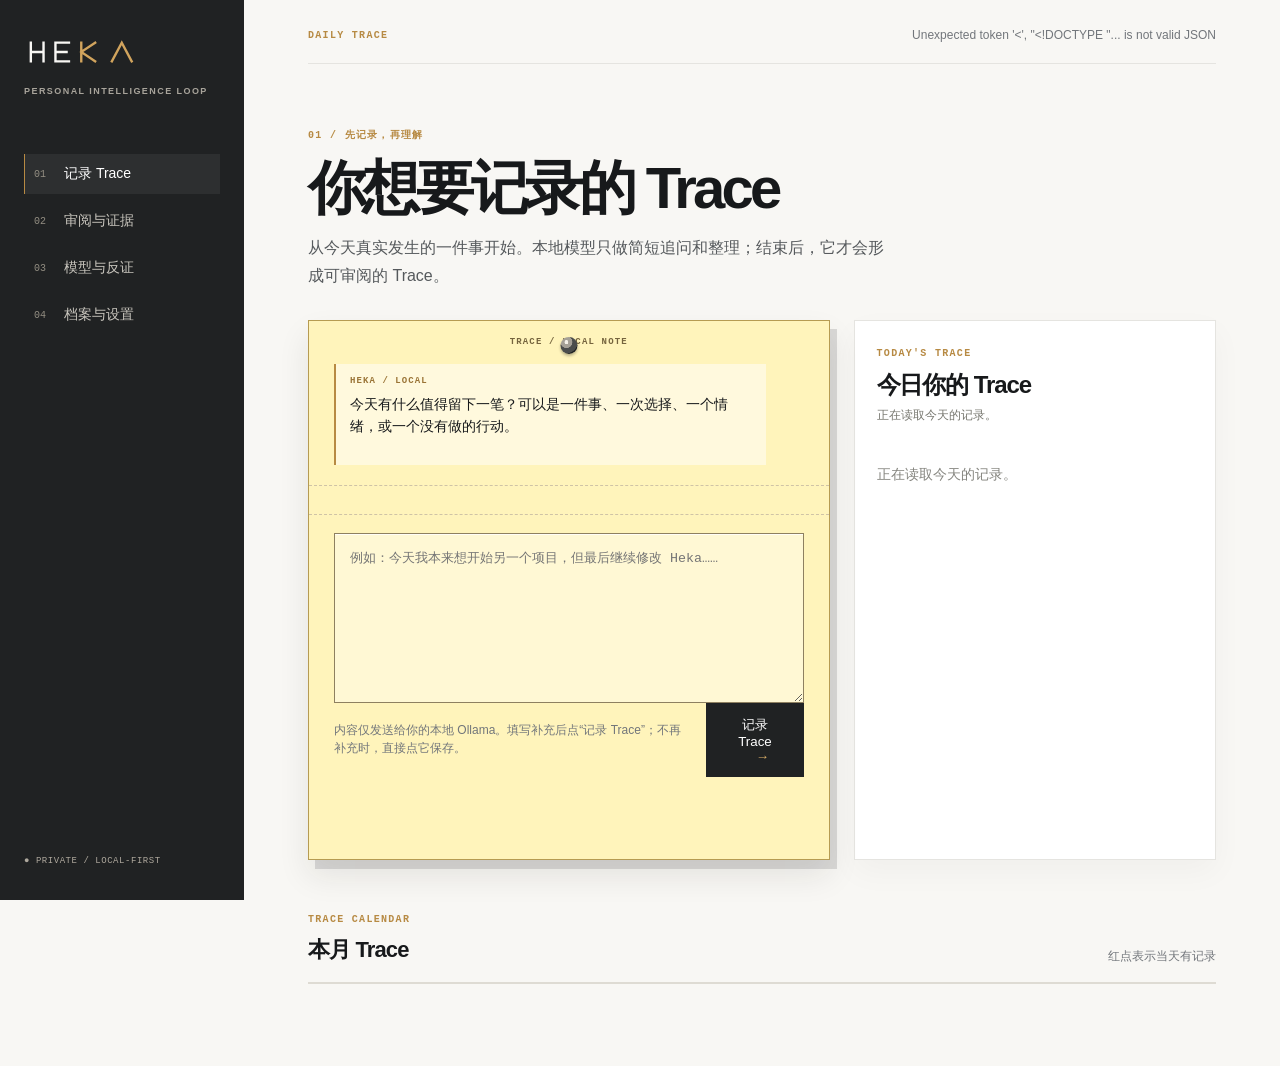
==== web/index.html @ 2fe2d1d2 "Redesign Trace workspace with pinned note and month calendar" ====
<!doctype html>
<html lang="zh-CN">
<head><meta charset="UTF-8" /><meta name="viewport" content="width=device-width, initial-scale=1.0" /><title>Heka · 记录 Trace</title><link rel="stylesheet" href="workbench.css" /></head>
<body>
  <div class="app-frame">
    <aside class="sidebar">
      <a class="brand" href="index.html"><img src="assets/heka-wordmark-dark.svg" alt="HEKA" /></a><p class="brand-subtitle">PERSONAL INTELLIGENCE LOOP</p>
      <nav aria-label="Heka 工作区"><a class="active" href="index.html"><span>01</span> 记录 Trace</a><a href="evidence.html"><span>02</span> 审阅与证据</a><a href="model.html"><span>03</span> 模型与反证</a><a href="archive.html"><span>04</span> 档案与设置</a></nav>
      <p class="local-mark">● PRIVATE / LOCAL-FIRST</p>
    </aside>
    <main class="workspace">
      <header class="page-header"><p class="eyebrow">DAILY TRACE</p><p id="runtime" class="runtime">正在读取本地模型</p></header>
      <section class="page-intro trace-intro"><p class="eyebrow">01 / 先记录，再理解</p><h1>你想要记录的 Trace</h1><p>从今天真实发生的一件事开始。本地模型只做简短追问和整理；结束后，它才会形成可审阅的 Trace。</p></section>
      <section class="trace-layout">
        <section class="trace-studio" aria-label="Trace 记录器"><span class="note-pin" aria-hidden="true"></span><p class="note-label">TRACE / LOCAL NOTE</p>
          <div class="trace-thread" id="trace-thread"><article class="guide-message"><span>HEKA / LOCAL</span><p>今天有什么值得留下一笔？可以是一件事、一次选择、一个情绪，或一个没有做的行动。</p></article></div>
          <div id="guide-options" class="guide-options"></div>
          <div class="trace-input"><textarea id="trace-input" maxlength="1600" placeholder="例如：今天我本来想开始另一个项目，但最后继续修改 Heka……"></textarea><div class="panel-footer"><p id="trace-feedback" class="feedback">内容仅发送给你的本地 Ollama。填写补充后点“记录 Trace”；不再补充时，直接点它保存。</p><div class="trace-buttons"><button id="record-trace" class="primary">记录 Trace <b>→</b></button></div></div></div>
        </section>
        <aside class="today-panel"><p class="eyebrow">TODAY'S TRACE</p><h2 id="today-title">今日你的 Trace</h2><p id="today-caption" class="today-caption">正在读取今天的记录。</p><div id="today-traces" class="today-traces"><p class="empty">正在读取今天的记录。</p></div></aside>
      </section>
      <section class="calendar-section"><div class="section-label"><div><p class="eyebrow">TRACE CALENDAR</p><h2 id="calendar-month">本月 Trace</h2></div><p class="calendar-caption">红点表示当天有记录</p></div><div id="calendar" class="trace-calendar" aria-label="Trace 日历"></div></section>
    </main>
  </div>
  <script src="home.js"></script>
</body>
</html>
---- web/workbench.css ----
:root { --ink:#17191b; --muted:#72767b; --line:#e5e4e0; --paper:#f8f7f4; --gold:#b78a43; --deep:#202223; --soft:#efede7; }
* { box-sizing:border-box; }
body { margin:0; min-width:320px; color:var(--ink); background:var(--paper); font-family:-apple-system,BlinkMacSystemFont,"PingFang SC","Noto Sans SC",sans-serif; }
.app-frame { display:grid; grid-template-columns:244px minmax(0,1fr); min-height:100vh; }
.sidebar { position:sticky; top:0; display:flex; flex-direction:column; height:100vh; padding:31px 24px 25px; color:#f6f3ed; background:var(--deep); }
.brand { display:block; width:132px; height:42px; overflow:hidden; }
.brand img { display:block; width:100%; height:100%; object-fit:contain; }
.brand-subtitle { margin:13px 0 58px; color:#a8a49b; font-size:9px; font-weight:700; letter-spacing:.16em; }
nav { display:grid; gap:7px; } nav a { display:flex; align-items:center; gap:12px; padding:11px 9px; color:#c8c5bd; border-left:1px solid transparent; text-decoration:none; font-size:14px; transition:.2s ease; }
nav a:hover, nav a.active { color:#fff; background:rgba(255,255,255,.06); border-left-color:var(--gold); } nav span { width:18px; color:#938e82; font:10px ui-monospace,SFMono-Regular,Menlo,monospace; }
.local-mark { margin-top:auto; color:#aea89d; font:9px ui-monospace,SFMono-Regular,Menlo,monospace; letter-spacing:.06em; }
.workspace { width:min(1100px,100%); padding:28px clamp(24px,5vw,76px) 82px; }
.page-header { display:flex; justify-content:space-between; align-items:center; padding-bottom:21px; border-bottom:1px solid var(--line); }
.eyebrow { margin:0; color:var(--gold); font:700 10px ui-monospace,SFMono-Regular,Menlo,monospace; letter-spacing:.13em; }.runtime { margin:0; color:var(--muted); font-size:12px; }
.page-intro { max-width:670px; padding:64px 0 42px; }.page-intro.compact { padding:48px 0 35px; }.page-intro h1 { max-width:620px; margin:14px 0; font-size:clamp(35px,5vw,58px); line-height:1.1; letter-spacing:-.065em; }.page-intro p:not(.eyebrow) { max-width:580px; margin:0; color:#55595c; font-size:16px; line-height:1.75; }
.problem-flow { display:flex; align-items:stretch; max-width:760px; margin:0 0 45px; }.flow-step { width:166px; color:#8a8a84; }.flow-step span { display:block; margin-bottom:12px; color:#b9b5aa; font:10px ui-monospace,SFMono-Regular,Menlo,monospace; }.flow-step strong { display:block; color:#666862; font-size:13px; }.flow-step small { display:block; margin-top:7px; font-size:11px; line-height:1.45; }.flow-step.is-current strong,.flow-step.is-current span { color:var(--gold); }.flow-line { flex:1; height:1px; margin:19px 13px 0; background:#d7d4cd; }
.focus-panel,.compose,.model-panel,.archive-card,.proposal { background:#fff; border:1px solid var(--line); box-shadow:0 12px 35px rgba(31,30,26,.035); }.focus-panel { padding:31px; max-width:820px; }.focus-panel h2,.model-panel h2,.archive-card h2,.section-label h2 { margin:10px 0; font-size:22px; letter-spacing:-.04em; }.hint { margin:0 0 21px; color:var(--muted); font-size:13px; }
textarea { display:block; width:100%; min-height:129px; padding:16px; color:var(--ink); background:#fcfbf8; border:1px solid #dad8d2; border-radius:0; outline:none; resize:vertical; font:15px/1.65 inherit; }textarea:focus { border-color:var(--gold); box-shadow:0 0 0 3px rgba(183,138,67,.1); }
.check { display:block; margin:15px 0; color:#525550; font-size:13px; }.check input { accent-color:var(--gold); }.panel-footer { display:flex; align-items:center; justify-content:space-between; gap:18px; }.panel-footer.top { align-items:flex-start; }.feedback { margin:0; color:var(--muted); font-size:12px; line-height:1.45; }.primary,.accept { padding:12px 17px; color:#fff; background:var(--deep); border:1px solid var(--deep); font:600 13px inherit; cursor:pointer; }.primary b { margin-left:15px; color:#d9ae67; }.primary:hover,.accept:hover { background:#393b3c; }.quiet { padding:10px 13px; color:#494b48; background:transparent; border:1px solid #d5d2ca; cursor:pointer; font:12px inherit; }.quiet:hover { border-color:var(--gold); color:#956d30; }
.case-section { max-width:820px; margin-top:55px; }.section-label { display:flex; justify-content:space-between; align-items:end; margin-bottom:17px; }.section-label h2 { margin-bottom:0; }.badge { display:inline-grid; min-width:22px; place-items:center; margin-left:4px; color:#8f6932; background:#f4ead8; border-radius:50%; font-size:12px; }.case-list,.proposal-list { display:grid; gap:12px; }.case,.proposal { padding:21px; }.case h3 { margin:0 0 9px; font-size:17px; }.case p { margin:5px 0; color:#5c5f5b; font-size:13px; line-height:1.55; }.case .case-meta { color:#987237; font:10px ui-monospace,SFMono-Regular,Menlo,monospace; }.case-options { display:grid; gap:8px; margin-top:16px; }.case-option { padding:11px; background:#faf9f6; border-left:2px solid #dedbd3; }.case-option b { display:block; font-size:13px; }.case-option span { color:#666; font-size:12px; }.empty { margin:0; padding:25px 0; color:#85857f; font-size:14px; }
.compose { max-width:820px; padding:22px; }.proposal-record { margin:0 0 17px; color:#6a685f; font-size:13px; }.evidence-grid { display:grid; grid-template-columns:repeat(3,1fr); gap:17px; }.evidence-grid div { min-width:0; }.evidence-grid span { color:var(--gold); font:700 10px ui-monospace,SFMono-Regular,Menlo,monospace; letter-spacing:.09em; }.evidence-grid p { margin:8px 0 0; color:#484b48; font-size:13px; line-height:1.55; }.proposal-actions { display:flex; justify-content:flex-end; gap:9px; margin-top:19px; }.proposal-actions .accept { padding:9px 13px; }
.trace-intro { padding-bottom:30px; }.trace-studio { position:relative; max-width:820px; overflow:hidden; background:#fffdf5; border:1px solid #b6aa8d; box-shadow:5px 7px 0 rgba(183,138,67,.16),0 15px 32px rgba(36,31,20,.08); transform-origin:76% 18%; transition:transform 260ms cubic-bezier(.2,.8,.2,1),opacity 220ms cubic-bezier(.2,.8,.2,1),filter 220ms cubic-bezier(.2,.8,.2,1); }.trace-studio::before { content:"TRACE / LOCAL NOTE"; position:absolute; top:12px; right:15px; z-index:1; color:#9a8051; font:700 9px ui-monospace,SFMono-Regular,Menlo,monospace; letter-spacing:.12em; }.trace-studio.is-filing { transform:translateY(9px) rotate(-.65deg) scale(.985); opacity:.08; filter:blur(1.25px); pointer-events:none; will-change:transform,opacity,filter; }.trace-thread { display:grid; gap:13px; min-height:133px; max-height:300px; padding:30px 25px 20px; overflow:auto; background:linear-gradient(180deg,rgba(255,250,229,.9),rgba(255,253,245,.65)); }.guide-message,.user-message { width:min(92%,590px); padding:12px 14px; }.guide-message { border-left:2px solid var(--gold); background:rgba(255,255,255,.5); }.user-message { justify-self:end; color:#fff; background:var(--deep); }.guide-message span,.user-message span { display:block; margin-bottom:7px; color:#9a7436; font:700 9px ui-monospace,SFMono-Regular,Menlo,monospace; letter-spacing:.12em; }.user-message span { color:#d6b170; }.guide-message p,.user-message p { margin:0; font-size:14px; line-height:1.6; }.guide-options { display:flex; flex-wrap:wrap; gap:8px; padding:14px 25px; border-top:1px dashed #cfc3a6; }.option { padding:8px 11px; color:#595a55; background:#fffdf5; border:1px solid #cfc3a6; cursor:pointer; font:12px inherit; }.option:hover { border-color:var(--gold); color:#875f25; }.trace-input { padding:18px 25px 23px; border-top:1px dashed #cfc3a6; }.trace-input textarea { min-height:138px; padding:15px; background:rgba(255,255,255,.46); border:1px solid #8e8060; box-shadow:inset 0 1px 0 rgba(255,255,255,.8); }.trace-input textarea:focus { border-color:#8d6b30; box-shadow:inset 0 1px 0 rgba(255,255,255,.8),0 0 0 3px rgba(183,138,67,.12); }.trace-buttons { display:flex; gap:8px; }.calendar-section { max-width:820px; margin-top:54px; }.calendar-caption { margin:0; color:var(--muted); font-size:12px; }.trace-calendar { display:grid; grid-template-columns:repeat(7,1fr); gap:7px; padding:16px; background:#fff; border:1px solid var(--line); }.calendar-day { position:relative; min-height:58px; padding:8px; text-align:left; color:#8d8b84; background:#fff; border:1px solid #f0efeb; cursor:pointer; }.calendar-day:hover,.calendar-day.selected { color:var(--ink); border-color:#a9a49a; }.calendar-day span { display:block; font:12px ui-monospace,SFMono-Regular,Menlo,monospace; }.calendar-day i { position:absolute; top:9px; right:9px; width:6px; height:6px; border-radius:50%; background:#d9514e; }.calendar-day.has-trace { color:#242624; }.day-traces { display:grid; gap:9px; margin-top:14px; }.day-trace { padding:15px 17px; background:#fff; border-left:2px solid var(--gold); }.day-trace p { margin:5px 0 9px; font-size:13px; line-height:1.55; }.day-trace .day-trace-meta { color:#8f6b35; font:10px ui-monospace,SFMono-Regular,Menlo,monospace; }.day-trace span { color:#7b7c76; font-size:11px; }
.trace-layout { display:grid; grid-template-columns:minmax(0,1.18fr) minmax(260px,.82fr); gap:24px; max-width:980px; align-items:stretch; }.trace-layout .trace-studio { max-width:none; min-height:540px; background:#fff4bb; border-color:#b69b52; box-shadow:7px 9px 0 rgba(32,34,35,.14),0 16px 30px rgba(36,31,20,.09); }.trace-layout .trace-studio::before { content:none; }.note-pin { position:absolute; z-index:3; top:16px; left:50%; width:17px; height:17px; border-radius:50%; background:radial-gradient(circle at 35% 30%,#f4f0e7 0 11%,#a5a096 13% 35%,#4b4d4c 38% 67%,#202223 70%); box-shadow:0 2px 3px rgba(0,0,0,.28); transform:translateX(-50%); }.note-label { position:relative; z-index:1; margin:16px 0 0; text-align:center; color:#75643e; font:700 9px ui-monospace,SFMono-Regular,Menlo,monospace; letter-spacing:.13em; }.trace-layout .trace-thread { min-height:138px; max-height:246px; padding-top:17px; background:transparent; }.trace-layout .trace-input textarea { min-height:170px; background:rgba(255,255,255,.36); }.today-panel { min-height:540px; padding:27px 22px 22px; background:#fff; border:1px solid var(--line); box-shadow:0 12px 30px rgba(31,30,26,.035); }.today-panel h2 { margin:10px 0 6px; font-size:24px; letter-spacing:-.045em; }.today-caption { margin:0 0 17px; color:#77776f; font-size:12px; }.today-traces { display:grid; gap:9px; max-height:400px; overflow:auto; }.today-trace { padding:12px 13px; background:#faf9f6; border-left:2px solid var(--gold); }.today-trace p { margin:5px 0 8px; font-size:12px; line-height:1.58; }.today-trace span { color:#7b7c76; font-size:11px; }.calendar-section { max-width:980px; }.trace-calendar { gap:0; padding:0; border-color:#dedbd3; }.weekday { min-height:35px; display:grid; place-items:center; color:#8e886f; border-right:1px solid #eeeae1; border-bottom:1px solid #eeeae1; font:700 10px ui-monospace,SFMono-Regular,Menlo,monospace; }.weekday:nth-child(7n) { border-right:0; }.calendar-day,.calendar-blank { min-height:79px; border:0; border-right:1px solid #eeeae1; border-bottom:1px solid #eeeae1; background:#fff; }.calendar-day { padding:10px; }.calendar-blank { display:block; }.calendar-day:nth-child(7n) { border-right:0; }.calendar-day:hover,.calendar-day.selected { background:#fcfaf3; border-color:#eeeae1; }.calendar-day.selected { box-shadow:inset 0 0 0 1px #9f8a58; }.calendar-day i { top:12px; right:12px; width:7px; height:7px; }.today-trace .day-trace-meta { color:#8f6b35; font:10px ui-monospace,SFMono-Regular,Menlo,monospace; }
.model-layout,.archive-grid { display:grid; grid-template-columns:repeat(2,minmax(0,1fr)); gap:18px; max-width:940px; }.model-panel,.archive-card { padding:25px; }.dimension { padding:12px 0; border-bottom:1px solid var(--line); }.dimension h3 { margin:0; font-size:15px; }.dimension p,.evolution-event p { margin:6px 0 0; color:#62645f; font-size:13px; }.evolution-event { padding:14px 0; border-bottom:1px solid var(--line); }.evolution-detail { color:#918e87!important; font-size:11px!important; }.archive-grid { grid-template-columns:repeat(3,minmax(0,1fr)); }.archive-card p:not(.eyebrow) { color:#60625e; font-size:13px; line-height:1.65; }.text-link { display:inline-block; margin-top:11px; color:#9b7132; font-size:13px; text-decoration:none; }.text-link:hover { text-decoration:underline; }
.migration-panel { display:grid; grid-template-columns:minmax(0,1fr) auto; gap:16px 25px; max-width:940px; margin-bottom:20px; padding:25px; background:#fff; border:1px solid var(--line); }.migration-panel h2 { margin:9px 0; font-size:21px; letter-spacing:-.04em; }.migration-panel p:not(.eyebrow) { margin:0; color:#62645f; font-size:13px; line-height:1.6; }.migration-panel .feedback,.migration-panel #seed-preview { grid-column:1 / -1; }.seed-preview { padding-top:16px; border-top:1px solid var(--line); }.seed-preview > p:not(.eyebrow) { margin:8px 0 12px; }.seed-preview article { display:grid; gap:5px; margin:8px 0; padding:11px; background:#faf9f6; border-left:2px solid var(--gold); }.seed-preview article b { font-size:13px; }.seed-preview article span,.seed-preview article small { color:#64655f; font-size:12px; line-height:1.45; }.seed-preview .primary { margin-top:14px; }
.onboarding-panel { max-width:940px; margin-bottom:20px; padding:25px; background:#fff; border:1px solid var(--line); }.onboarding-panel h2 { margin:9px 0; font-size:21px; letter-spacing:-.04em; }.onboarding-panel > p:not(.eyebrow) { max-width:610px; color:#62645f; font-size:13px; line-height:1.65; }.onboarding-form { display:grid; gap:12px; margin-top:21px; }.question-grid { display:grid; grid-template-columns:repeat(2,minmax(0,1fr)); gap:12px; }.onboarding-form fieldset { min-width:0; margin:0; padding:14px; border:1px solid var(--line); }.onboarding-form .wide,.onboarding-form .panel-footer { grid-column:1 / -1; }.onboarding-form legend { padding:0 4px; font-size:13px; font-weight:650; line-height:1.4; }.onboarding-form legend span { display:block; margin-bottom:5px; color:var(--gold); font:700 9px ui-monospace,SFMono-Regular,Menlo,monospace; letter-spacing:.09em; }.onboarding-form label { display:block; margin:9px 0 0; color:#535550; font-size:12px; }.onboarding-form input[type="radio"] { accent-color:var(--gold); }.onboarding-form input[type="text"] { width:100%; margin-top:8px; padding:9px; border:1px solid var(--line); }.onboarding-form textarea { min-height:80px; margin-top:8px; }.onboarding-form .panel-footer { margin-top:2px; }
@media (max-width:760px) { .app-frame{display:block}.sidebar{position:static;height:auto;padding:20px}.brand-subtitle,.local-mark{display:none}.sidebar nav{display:flex;overflow:auto;margin-top:18px}.sidebar nav a{white-space:nowrap;padding:8px 10px}.workspace{padding:24px 20px 60px}.page-intro{padding:44px 0 30px}.page-intro h1{font-size:37px}.problem-flow{display:none}.model-layout,.archive-grid,.evidence-grid{grid-template-columns:1fr}.archive-grid{gap:12px}.panel-footer{align-items:flex-start;flex-direction:column}.primary{width:100%}.page-header{gap:12px}.runtime{text-align:right}.focus-panel,.compose{padding:20px}.proposal-actions{align-items:stretch;flex-direction:column}.proposal-actions button{width:100%}.trace-thread,.trace-input{padding-left:17px;padding-right:17px}.guide-options{padding:13px 17px}.trace-buttons{width:100%;flex-direction:column}.trace-calendar{grid-template-columns:repeat(5,1fr)}.calendar-day{min-height:52px;padding:6px}.calendar-day small{font-size:8px} }
@media (prefers-reduced-motion: reduce) { .trace-studio { transition:none; }.trace-studio.is-filing { transform:none; filter:none; opacity:0; } }
@media (max-width:760px) { .trace-layout { grid-template-columns:1fr; gap:16px; }.trace-layout .trace-studio,.today-panel { min-height:auto; }.today-traces { max-height:280px; }.calendar-day,.calendar-blank { min-height:58px; }.weekday { min-height:30px; } }
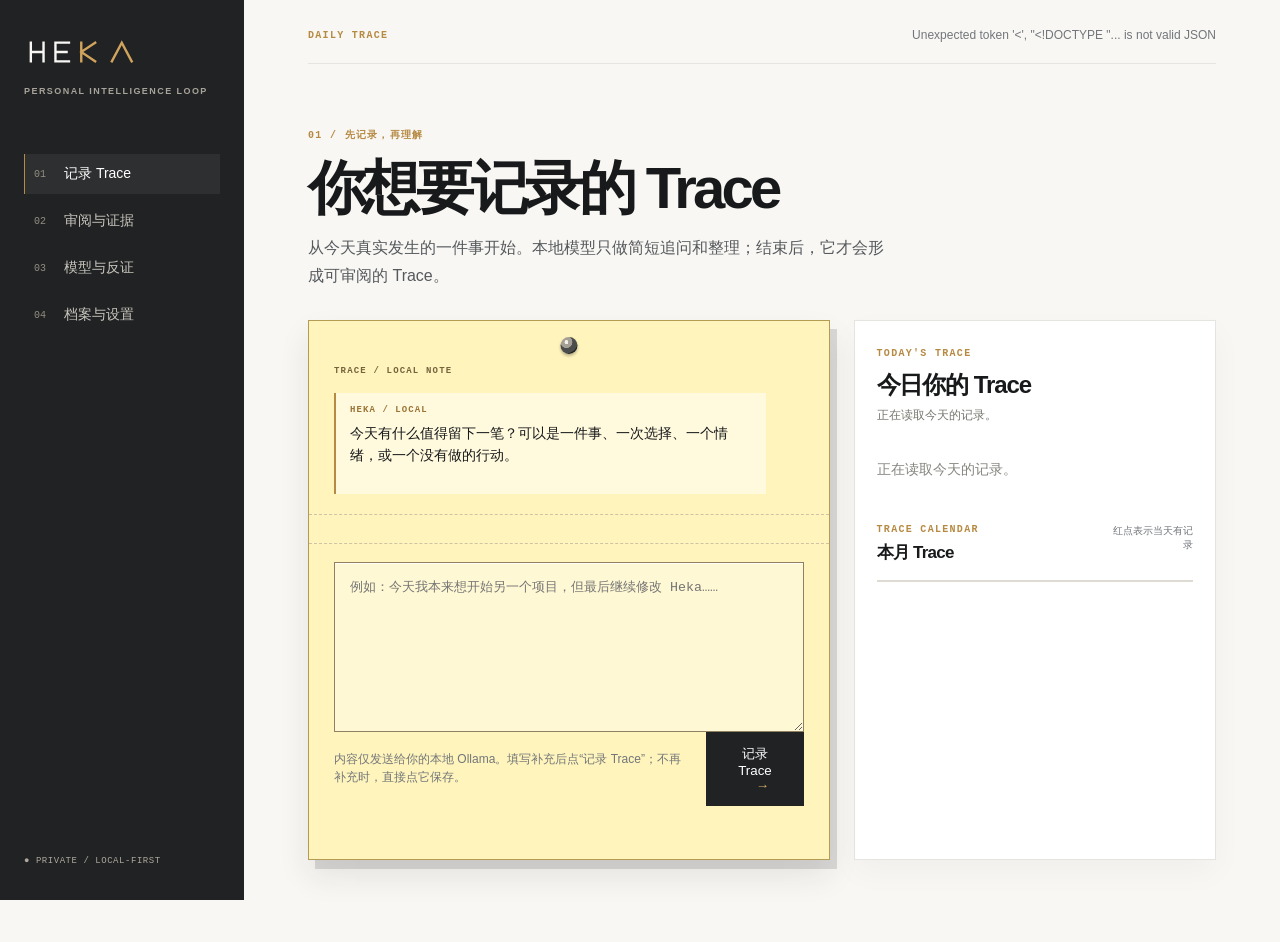
==== commit f87db105: "Keep Trace calendar visible beside daily records" ====
--- a/web/index.html
+++ b/web/index.html
@@ -17,9 +17,8 @@
           <div id="guide-options" class="guide-options"></div>
           <div class="trace-input"><textarea id="trace-input" maxlength="1600" placeholder="例如：今天我本来想开始另一个项目，但最后继续修改 Heka……"></textarea><div class="panel-footer"><p id="trace-feedback" class="feedback">内容仅发送给你的本地 Ollama。填写补充后点“记录 Trace”；不再补充时，直接点它保存。</p><div class="trace-buttons"><button id="record-trace" class="primary">记录 Trace <b>→</b></button></div></div></div>
         </section>
-        <aside class="today-panel"><p class="eyebrow">TODAY'S TRACE</p><h2 id="today-title">今日你的 Trace</h2><p id="today-caption" class="today-caption">正在读取今天的记录。</p><div id="today-traces" class="today-traces"><p class="empty">正在读取今天的记录。</p></div></aside>
+        <aside class="today-panel"><p class="eyebrow">TODAY'S TRACE</p><h2 id="today-title">今日你的 Trace</h2><p id="today-caption" class="today-caption">正在读取今天的记录。</p><div id="today-traces" class="today-traces"><p class="empty">正在读取今天的记录。</p></div><section class="calendar-section"><div class="section-label"><div><p class="eyebrow">TRACE CALENDAR</p><h2 id="calendar-month">本月 Trace</h2></div><p class="calendar-caption">红点表示当天有记录</p></div><div id="calendar" class="trace-calendar" aria-label="Trace 日历"></div></section></aside>
       </section>
-      <section class="calendar-section"><div class="section-label"><div><p class="eyebrow">TRACE CALENDAR</p><h2 id="calendar-month">本月 Trace</h2></div><p class="calendar-caption">红点表示当天有记录</p></div><div id="calendar" class="trace-calendar" aria-label="Trace 日历"></div></section>
     </main>
   </div>
   <script src="home.js"></script>
--- a/web/workbench.css
+++ b/web/workbench.css
@@ -20,7 +20,7 @@
 .case-section { max-width:820px; margin-top:55px; }.section-label { display:flex; justify-content:space-between; align-items:end; margin-bottom:17px; }.section-label h2 { margin-bottom:0; }.badge { display:inline-grid; min-width:22px; place-items:center; margin-left:4px; color:#8f6932; background:#f4ead8; border-radius:50%; font-size:12px; }.case-list,.proposal-list { display:grid; gap:12px; }.case,.proposal { padding:21px; }.case h3 { margin:0 0 9px; font-size:17px; }.case p { margin:5px 0; color:#5c5f5b; font-size:13px; line-height:1.55; }.case .case-meta { color:#987237; font:10px ui-monospace,SFMono-Regular,Menlo,monospace; }.case-options { display:grid; gap:8px; margin-top:16px; }.case-option { padding:11px; background:#faf9f6; border-left:2px solid #dedbd3; }.case-option b { display:block; font-size:13px; }.case-option span { color:#666; font-size:12px; }.empty { margin:0; padding:25px 0; color:#85857f; font-size:14px; }
 .compose { max-width:820px; padding:22px; }.proposal-record { margin:0 0 17px; color:#6a685f; font-size:13px; }.evidence-grid { display:grid; grid-template-columns:repeat(3,1fr); gap:17px; }.evidence-grid div { min-width:0; }.evidence-grid span { color:var(--gold); font:700 10px ui-monospace,SFMono-Regular,Menlo,monospace; letter-spacing:.09em; }.evidence-grid p { margin:8px 0 0; color:#484b48; font-size:13px; line-height:1.55; }.proposal-actions { display:flex; justify-content:flex-end; gap:9px; margin-top:19px; }.proposal-actions .accept { padding:9px 13px; }
 .trace-intro { padding-bottom:30px; }.trace-studio { position:relative; max-width:820px; overflow:hidden; background:#fffdf5; border:1px solid #b6aa8d; box-shadow:5px 7px 0 rgba(183,138,67,.16),0 15px 32px rgba(36,31,20,.08); transform-origin:76% 18%; transition:transform 260ms cubic-bezier(.2,.8,.2,1),opacity 220ms cubic-bezier(.2,.8,.2,1),filter 220ms cubic-bezier(.2,.8,.2,1); }.trace-studio::before { content:"TRACE / LOCAL NOTE"; position:absolute; top:12px; right:15px; z-index:1; color:#9a8051; font:700 9px ui-monospace,SFMono-Regular,Menlo,monospace; letter-spacing:.12em; }.trace-studio.is-filing { transform:translateY(9px) rotate(-.65deg) scale(.985); opacity:.08; filter:blur(1.25px); pointer-events:none; will-change:transform,opacity,filter; }.trace-thread { display:grid; gap:13px; min-height:133px; max-height:300px; padding:30px 25px 20px; overflow:auto; background:linear-gradient(180deg,rgba(255,250,229,.9),rgba(255,253,245,.65)); }.guide-message,.user-message { width:min(92%,590px); padding:12px 14px; }.guide-message { border-left:2px solid var(--gold); background:rgba(255,255,255,.5); }.user-message { justify-self:end; color:#fff; background:var(--deep); }.guide-message span,.user-message span { display:block; margin-bottom:7px; color:#9a7436; font:700 9px ui-monospace,SFMono-Regular,Menlo,monospace; letter-spacing:.12em; }.user-message span { color:#d6b170; }.guide-message p,.user-message p { margin:0; font-size:14px; line-height:1.6; }.guide-options { display:flex; flex-wrap:wrap; gap:8px; padding:14px 25px; border-top:1px dashed #cfc3a6; }.option { padding:8px 11px; color:#595a55; background:#fffdf5; border:1px solid #cfc3a6; cursor:pointer; font:12px inherit; }.option:hover { border-color:var(--gold); color:#875f25; }.trace-input { padding:18px 25px 23px; border-top:1px dashed #cfc3a6; }.trace-input textarea { min-height:138px; padding:15px; background:rgba(255,255,255,.46); border:1px solid #8e8060; box-shadow:inset 0 1px 0 rgba(255,255,255,.8); }.trace-input textarea:focus { border-color:#8d6b30; box-shadow:inset 0 1px 0 rgba(255,255,255,.8),0 0 0 3px rgba(183,138,67,.12); }.trace-buttons { display:flex; gap:8px; }.calendar-section { max-width:820px; margin-top:54px; }.calendar-caption { margin:0; color:var(--muted); font-size:12px; }.trace-calendar { display:grid; grid-template-columns:repeat(7,1fr); gap:7px; padding:16px; background:#fff; border:1px solid var(--line); }.calendar-day { position:relative; min-height:58px; padding:8px; text-align:left; color:#8d8b84; background:#fff; border:1px solid #f0efeb; cursor:pointer; }.calendar-day:hover,.calendar-day.selected { color:var(--ink); border-color:#a9a49a; }.calendar-day span { display:block; font:12px ui-monospace,SFMono-Regular,Menlo,monospace; }.calendar-day i { position:absolute; top:9px; right:9px; width:6px; height:6px; border-radius:50%; background:#d9514e; }.calendar-day.has-trace { color:#242624; }.day-traces { display:grid; gap:9px; margin-top:14px; }.day-trace { padding:15px 17px; background:#fff; border-left:2px solid var(--gold); }.day-trace p { margin:5px 0 9px; font-size:13px; line-height:1.55; }.day-trace .day-trace-meta { color:#8f6b35; font:10px ui-monospace,SFMono-Regular,Menlo,monospace; }.day-trace span { color:#7b7c76; font-size:11px; }
-.trace-layout { display:grid; grid-template-columns:minmax(0,1.18fr) minmax(260px,.82fr); gap:24px; max-width:980px; align-items:stretch; }.trace-layout .trace-studio { max-width:none; min-height:540px; background:#fff4bb; border-color:#b69b52; box-shadow:7px 9px 0 rgba(32,34,35,.14),0 16px 30px rgba(36,31,20,.09); }.trace-layout .trace-studio::before { content:none; }.note-pin { position:absolute; z-index:3; top:16px; left:50%; width:17px; height:17px; border-radius:50%; background:radial-gradient(circle at 35% 30%,#f4f0e7 0 11%,#a5a096 13% 35%,#4b4d4c 38% 67%,#202223 70%); box-shadow:0 2px 3px rgba(0,0,0,.28); transform:translateX(-50%); }.note-label { position:relative; z-index:1; margin:16px 0 0; text-align:center; color:#75643e; font:700 9px ui-monospace,SFMono-Regular,Menlo,monospace; letter-spacing:.13em; }.trace-layout .trace-thread { min-height:138px; max-height:246px; padding-top:17px; background:transparent; }.trace-layout .trace-input textarea { min-height:170px; background:rgba(255,255,255,.36); }.today-panel { min-height:540px; padding:27px 22px 22px; background:#fff; border:1px solid var(--line); box-shadow:0 12px 30px rgba(31,30,26,.035); }.today-panel h2 { margin:10px 0 6px; font-size:24px; letter-spacing:-.045em; }.today-caption { margin:0 0 17px; color:#77776f; font-size:12px; }.today-traces { display:grid; gap:9px; max-height:400px; overflow:auto; }.today-trace { padding:12px 13px; background:#faf9f6; border-left:2px solid var(--gold); }.today-trace p { margin:5px 0 8px; font-size:12px; line-height:1.58; }.today-trace span { color:#7b7c76; font-size:11px; }.calendar-section { max-width:980px; }.trace-calendar { gap:0; padding:0; border-color:#dedbd3; }.weekday { min-height:35px; display:grid; place-items:center; color:#8e886f; border-right:1px solid #eeeae1; border-bottom:1px solid #eeeae1; font:700 10px ui-monospace,SFMono-Regular,Menlo,monospace; }.weekday:nth-child(7n) { border-right:0; }.calendar-day,.calendar-blank { min-height:79px; border:0; border-right:1px solid #eeeae1; border-bottom:1px solid #eeeae1; background:#fff; }.calendar-day { padding:10px; }.calendar-blank { display:block; }.calendar-day:nth-child(7n) { border-right:0; }.calendar-day:hover,.calendar-day.selected { background:#fcfaf3; border-color:#eeeae1; }.calendar-day.selected { box-shadow:inset 0 0 0 1px #9f8a58; }.calendar-day i { top:12px; right:12px; width:7px; height:7px; }.today-trace .day-trace-meta { color:#8f6b35; font:10px ui-monospace,SFMono-Regular,Menlo,monospace; }
+.trace-layout { display:grid; grid-template-columns:minmax(0,1.18fr) minmax(260px,.82fr); gap:24px; max-width:980px; align-items:start; }.trace-layout .trace-studio { max-width:none; min-height:540px; background:#fff4bb; border-color:#b69b52; box-shadow:7px 9px 0 rgba(32,34,35,.14),0 16px 30px rgba(36,31,20,.09); }.trace-layout .trace-studio::before { content:none; }.note-pin { position:absolute; z-index:3; top:16px; left:50%; width:17px; height:17px; border-radius:50%; background:radial-gradient(circle at 35% 30%,#f4f0e7 0 11%,#a5a096 13% 35%,#4b4d4c 38% 67%,#202223 70%); box-shadow:0 2px 3px rgba(0,0,0,.28); transform:translateX(-50%); }.note-label { position:relative; z-index:1; margin:45px 0 0; padding-left:25px; text-align:left; color:#75643e; font:700 9px ui-monospace,SFMono-Regular,Menlo,monospace; letter-spacing:.13em; }.trace-layout .trace-thread { min-height:138px; max-height:246px; padding-top:17px; background:transparent; }.trace-layout .trace-input textarea { min-height:170px; background:rgba(255,255,255,.36); }.today-panel { min-height:540px; padding:27px 22px 22px; background:#fff; border:1px solid var(--line); box-shadow:0 12px 30px rgba(31,30,26,.035); }.today-panel h2 { margin:10px 0 6px; font-size:24px; letter-spacing:-.045em; }.today-caption { margin:0 0 12px; color:#77776f; font-size:12px; }.today-traces { display:grid; gap:8px; max-height:170px; overflow:auto; }.today-trace { padding:11px 12px; background:#faf9f6; border-left:2px solid var(--gold); }.today-trace p { margin:5px 0 8px; font-size:12px; line-height:1.58; }.today-trace span { color:#7b7c76; font-size:11px; }.today-panel .calendar-section { max-width:none; margin-top:20px; }.today-panel .section-label { align-items:start; margin-bottom:10px; }.today-panel .section-label h2 { margin-top:6px; font-size:17px; }.today-panel .calendar-caption { max-width:80px; text-align:right; font-size:10px; line-height:1.4; }.trace-calendar { gap:0; padding:0; border-color:#dedbd3; }.weekday { min-height:28px; display:grid; place-items:center; color:#8e886f; border-right:1px solid #eeeae1; border-bottom:1px solid #eeeae1; font:700 9px ui-monospace,SFMono-Regular,Menlo,monospace; }.weekday:nth-child(7n) { border-right:0; }.calendar-day,.calendar-blank { min-height:42px; border:0; border-right:1px solid #eeeae1; border-bottom:1px solid #eeeae1; background:#fff; }.calendar-day { padding:6px; }.calendar-blank { display:block; }.calendar-day:nth-child(7n) { border-right:0; }.calendar-day:hover,.calendar-day.selected { background:#fcfaf3; border-color:#eeeae1; }.calendar-day.selected { box-shadow:inset 0 0 0 1px #9f8a58; }.calendar-day i { top:7px; right:7px; width:6px; height:6px; }.today-trace .day-trace-meta { color:#8f6b35; font:10px ui-monospace,SFMono-Regular,Menlo,monospace; }
 .model-layout,.archive-grid { display:grid; grid-template-columns:repeat(2,minmax(0,1fr)); gap:18px; max-width:940px; }.model-panel,.archive-card { padding:25px; }.dimension { padding:12px 0; border-bottom:1px solid var(--line); }.dimension h3 { margin:0; font-size:15px; }.dimension p,.evolution-event p { margin:6px 0 0; color:#62645f; font-size:13px; }.evolution-event { padding:14px 0; border-bottom:1px solid var(--line); }.evolution-detail { color:#918e87!important; font-size:11px!important; }.archive-grid { grid-template-columns:repeat(3,minmax(0,1fr)); }.archive-card p:not(.eyebrow) { color:#60625e; font-size:13px; line-height:1.65; }.text-link { display:inline-block; margin-top:11px; color:#9b7132; font-size:13px; text-decoration:none; }.text-link:hover { text-decoration:underline; }
 .migration-panel { display:grid; grid-template-columns:minmax(0,1fr) auto; gap:16px 25px; max-width:940px; margin-bottom:20px; padding:25px; background:#fff; border:1px solid var(--line); }.migration-panel h2 { margin:9px 0; font-size:21px; letter-spacing:-.04em; }.migration-panel p:not(.eyebrow) { margin:0; color:#62645f; font-size:13px; line-height:1.6; }.migration-panel .feedback,.migration-panel #seed-preview { grid-column:1 / -1; }.seed-preview { padding-top:16px; border-top:1px solid var(--line); }.seed-preview > p:not(.eyebrow) { margin:8px 0 12px; }.seed-preview article { display:grid; gap:5px; margin:8px 0; padding:11px; background:#faf9f6; border-left:2px solid var(--gold); }.seed-preview article b { font-size:13px; }.seed-preview article span,.seed-preview article small { color:#64655f; font-size:12px; line-height:1.45; }.seed-preview .primary { margin-top:14px; }
 .onboarding-panel { max-width:940px; margin-bottom:20px; padding:25px; background:#fff; border:1px solid var(--line); }.onboarding-panel h2 { margin:9px 0; font-size:21px; letter-spacing:-.04em; }.onboarding-panel > p:not(.eyebrow) { max-width:610px; color:#62645f; font-size:13px; line-height:1.65; }.onboarding-form { display:grid; gap:12px; margin-top:21px; }.question-grid { display:grid; grid-template-columns:repeat(2,minmax(0,1fr)); gap:12px; }.onboarding-form fieldset { min-width:0; margin:0; padding:14px; border:1px solid var(--line); }.onboarding-form .wide,.onboarding-form .panel-footer { grid-column:1 / -1; }.onboarding-form legend { padding:0 4px; font-size:13px; font-weight:650; line-height:1.4; }.onboarding-form legend span { display:block; margin-bottom:5px; color:var(--gold); font:700 9px ui-monospace,SFMono-Regular,Menlo,monospace; letter-spacing:.09em; }.onboarding-form label { display:block; margin:9px 0 0; color:#535550; font-size:12px; }.onboarding-form input[type="radio"] { accent-color:var(--gold); }.onboarding-form input[type="text"] { width:100%; margin-top:8px; padding:9px; border:1px solid var(--line); }.onboarding-form textarea { min-height:80px; margin-top:8px; }.onboarding-form .panel-footer { margin-top:2px; }
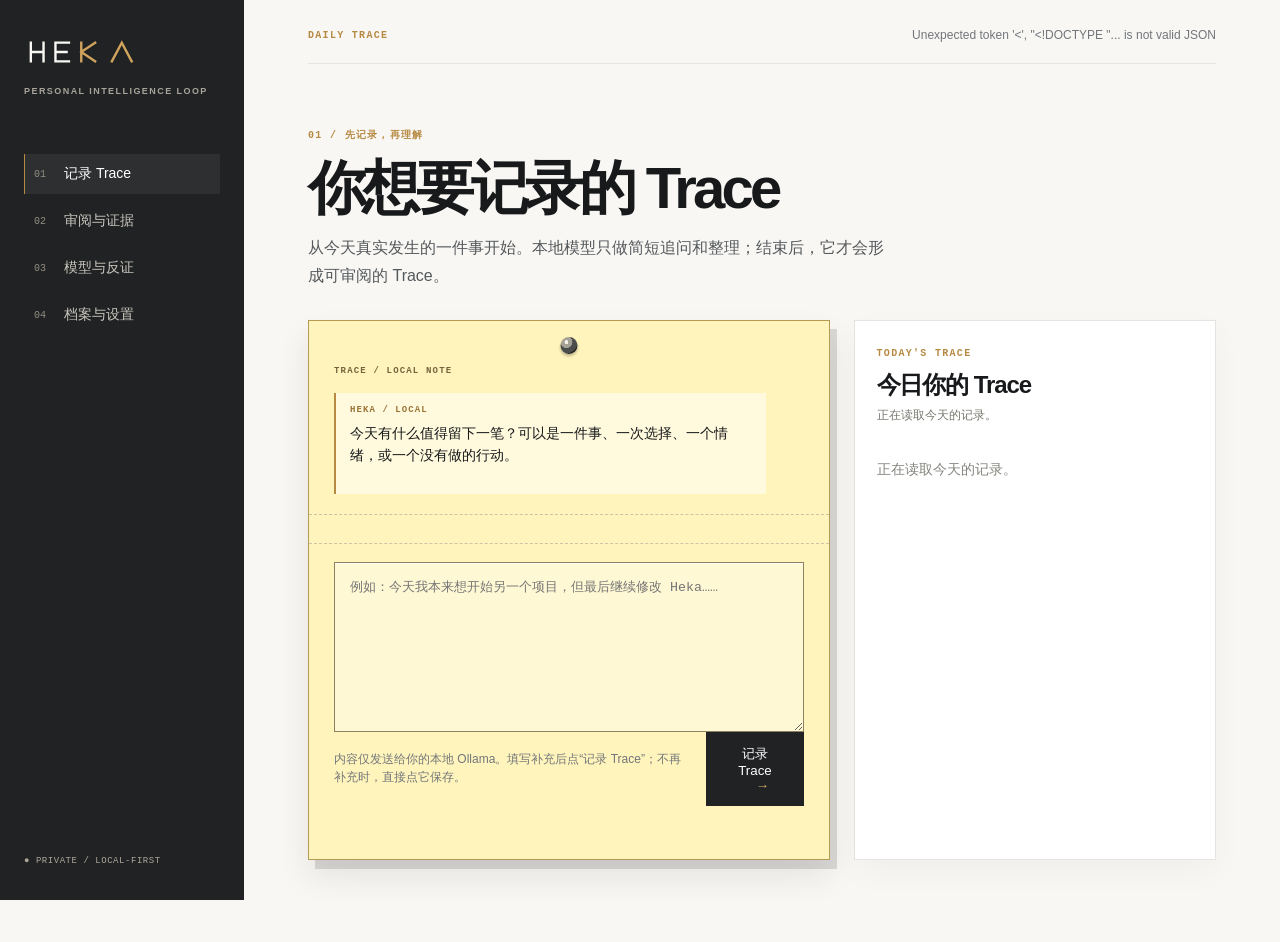
==== commit e21c4f38: "Remove calendar from Trace workspace" ====
--- a/web/index.html
+++ b/web/index.html
@@ -17,7 +17,7 @@
           <div id="guide-options" class="guide-options"></div>
           <div class="trace-input"><textarea id="trace-input" maxlength="1600" placeholder="例如：今天我本来想开始另一个项目，但最后继续修改 Heka……"></textarea><div class="panel-footer"><p id="trace-feedback" class="feedback">内容仅发送给你的本地 Ollama。填写补充后点“记录 Trace”；不再补充时，直接点它保存。</p><div class="trace-buttons"><button id="record-trace" class="primary">记录 Trace <b>→</b></button></div></div></div>
         </section>
-        <aside class="today-panel"><p class="eyebrow">TODAY'S TRACE</p><h2 id="today-title">今日你的 Trace</h2><p id="today-caption" class="today-caption">正在读取今天的记录。</p><div id="today-traces" class="today-traces"><p class="empty">正在读取今天的记录。</p></div><section class="calendar-section"><div class="section-label"><div><p class="eyebrow">TRACE CALENDAR</p><h2 id="calendar-month">本月 Trace</h2></div><p class="calendar-caption">红点表示当天有记录</p></div><div id="calendar" class="trace-calendar" aria-label="Trace 日历"></div></section></aside>
+        <aside class="today-panel"><p class="eyebrow">TODAY'S TRACE</p><h2 id="today-title">今日你的 Trace</h2><p id="today-caption" class="today-caption">正在读取今天的记录。</p><div id="today-traces" class="today-traces"><p class="empty">正在读取今天的记录。</p></div></aside>
       </section>
     </main>
   </div>
--- a/web/workbench.css
+++ b/web/workbench.css
@@ -27,3 +27,4 @@
 @media (max-width:760px) { .app-frame{display:block}.sidebar{position:static;height:auto;padding:20px}.brand-subtitle,.local-mark{display:none}.sidebar nav{display:flex;overflow:auto;margin-top:18px}.sidebar nav a{white-space:nowrap;padding:8px 10px}.workspace{padding:24px 20px 60px}.page-intro{padding:44px 0 30px}.page-intro h1{font-size:37px}.problem-flow{display:none}.model-layout,.archive-grid,.evidence-grid{grid-template-columns:1fr}.archive-grid{gap:12px}.panel-footer{align-items:flex-start;flex-direction:column}.primary{width:100%}.page-header{gap:12px}.runtime{text-align:right}.focus-panel,.compose{padding:20px}.proposal-actions{align-items:stretch;flex-direction:column}.proposal-actions button{width:100%}.trace-thread,.trace-input{padding-left:17px;padding-right:17px}.guide-options{padding:13px 17px}.trace-buttons{width:100%;flex-direction:column}.trace-calendar{grid-template-columns:repeat(5,1fr)}.calendar-day{min-height:52px;padding:6px}.calendar-day small{font-size:8px} }
 @media (prefers-reduced-motion: reduce) { .trace-studio { transition:none; }.trace-studio.is-filing { transform:none; filter:none; opacity:0; } }
 @media (max-width:760px) { .trace-layout { grid-template-columns:1fr; gap:16px; }.trace-layout .trace-studio,.today-panel { min-height:auto; }.today-traces { max-height:280px; }.calendar-day,.calendar-blank { min-height:58px; }.weekday { min-height:30px; } }
+.trace-layout .today-traces { max-height:430px; }
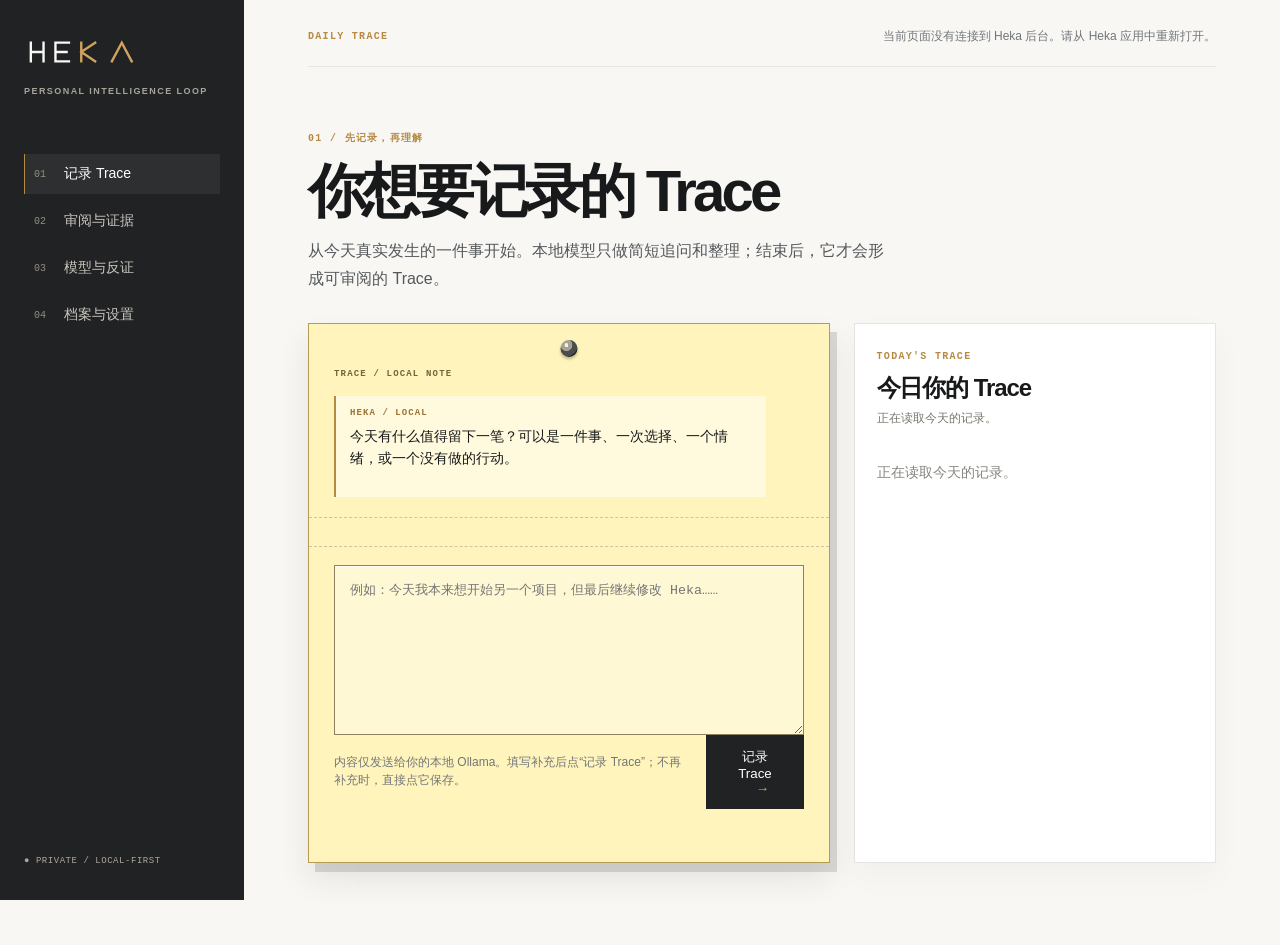
==== commit 73d92d51: "Guide local model setup before Trace capture" ====
--- a/web/index.html
+++ b/web/index.html
@@ -13,6 +13,7 @@
       <section class="page-intro trace-intro"><p class="eyebrow">01 / 先记录，再理解</p><h1>你想要记录的 Trace</h1><p>从今天真实发生的一件事开始。本地模型只做简短追问和整理；结束后，它才会形成可审阅的 Trace。</p></section>
       <section class="trace-layout">
         <section class="trace-studio" aria-label="Trace 记录器"><span class="note-pin" aria-hidden="true"></span><p class="note-label">TRACE / LOCAL NOTE</p>
+          <section id="local-model-setup" class="local-model-setup" hidden><p class="eyebrow">LOCAL ORGANIZER</p><h2 id="local-model-title">正在检查本地整理器</h2><p id="local-model-message">Heka 会先确认本地模型是否可用。</p><div id="local-model-actions" class="local-model-actions"></div></section>
           <div class="trace-thread" id="trace-thread"><article class="guide-message"><span>HEKA / LOCAL</span><p>今天有什么值得留下一笔？可以是一件事、一次选择、一个情绪，或一个没有做的行动。</p></article></div>
           <div id="guide-options" class="guide-options"></div>
           <div class="trace-input"><textarea id="trace-input" maxlength="1600" placeholder="例如：今天我本来想开始另一个项目，但最后继续修改 Heka……"></textarea><div class="panel-footer"><p id="trace-feedback" class="feedback">内容仅发送给你的本地 Ollama。填写补充后点“记录 Trace”；不再补充时，直接点它保存。</p><div class="trace-buttons"><button id="record-trace" class="primary">记录 Trace <b>→</b></button></div></div></div>
--- a/web/workbench.css
+++ b/web/workbench.css
@@ -24,7 +24,9 @@
 .model-layout,.archive-grid { display:grid; grid-template-columns:repeat(2,minmax(0,1fr)); gap:18px; max-width:940px; }.model-panel,.archive-card { padding:25px; }.dimension { padding:12px 0; border-bottom:1px solid var(--line); }.dimension h3 { margin:0; font-size:15px; }.dimension p,.evolution-event p { margin:6px 0 0; color:#62645f; font-size:13px; }.evolution-event { padding:14px 0; border-bottom:1px solid var(--line); }.evolution-detail { color:#918e87!important; font-size:11px!important; }.archive-grid { grid-template-columns:repeat(3,minmax(0,1fr)); }.archive-card p:not(.eyebrow) { color:#60625e; font-size:13px; line-height:1.65; }.text-link { display:inline-block; margin-top:11px; color:#9b7132; font-size:13px; text-decoration:none; }.text-link:hover { text-decoration:underline; }
 .migration-panel { display:grid; grid-template-columns:minmax(0,1fr) auto; gap:16px 25px; max-width:940px; margin-bottom:20px; padding:25px; background:#fff; border:1px solid var(--line); }.migration-panel h2 { margin:9px 0; font-size:21px; letter-spacing:-.04em; }.migration-panel p:not(.eyebrow) { margin:0; color:#62645f; font-size:13px; line-height:1.6; }.migration-panel .feedback,.migration-panel #seed-preview { grid-column:1 / -1; }.seed-preview { padding-top:16px; border-top:1px solid var(--line); }.seed-preview > p:not(.eyebrow) { margin:8px 0 12px; }.seed-preview article { display:grid; gap:5px; margin:8px 0; padding:11px; background:#faf9f6; border-left:2px solid var(--gold); }.seed-preview article b { font-size:13px; }.seed-preview article span,.seed-preview article small { color:#64655f; font-size:12px; line-height:1.45; }.seed-preview .primary { margin-top:14px; }
 .onboarding-panel { max-width:940px; margin-bottom:20px; padding:25px; background:#fff; border:1px solid var(--line); }.onboarding-panel h2 { margin:9px 0; font-size:21px; letter-spacing:-.04em; }.onboarding-panel > p:not(.eyebrow) { max-width:610px; color:#62645f; font-size:13px; line-height:1.65; }.onboarding-form { display:grid; gap:12px; margin-top:21px; }.question-grid { display:grid; grid-template-columns:repeat(2,minmax(0,1fr)); gap:12px; }.onboarding-form fieldset { min-width:0; margin:0; padding:14px; border:1px solid var(--line); }.onboarding-form .wide,.onboarding-form .panel-footer { grid-column:1 / -1; }.onboarding-form legend { padding:0 4px; font-size:13px; font-weight:650; line-height:1.4; }.onboarding-form legend span { display:block; margin-bottom:5px; color:var(--gold); font:700 9px ui-monospace,SFMono-Regular,Menlo,monospace; letter-spacing:.09em; }.onboarding-form label { display:block; margin:9px 0 0; color:#535550; font-size:12px; }.onboarding-form input[type="radio"] { accent-color:var(--gold); }.onboarding-form input[type="text"] { width:100%; margin-top:8px; padding:9px; border:1px solid var(--line); }.onboarding-form textarea { min-height:80px; margin-top:8px; }.onboarding-form .panel-footer { margin-top:2px; }
+.server-warning { max-width:940px; margin:20px 0 -10px; padding:12px 14px; color:#745126; background:#fbf2dd; border-left:2px solid var(--gold); font-size:13px; line-height:1.6; }.server-warning code { color:#4d3b23; font:12px ui-monospace,SFMono-Regular,Menlo,monospace; }
 @media (max-width:760px) { .app-frame{display:block}.sidebar{position:static;height:auto;padding:20px}.brand-subtitle,.local-mark{display:none}.sidebar nav{display:flex;overflow:auto;margin-top:18px}.sidebar nav a{white-space:nowrap;padding:8px 10px}.workspace{padding:24px 20px 60px}.page-intro{padding:44px 0 30px}.page-intro h1{font-size:37px}.problem-flow{display:none}.model-layout,.archive-grid,.evidence-grid{grid-template-columns:1fr}.archive-grid{gap:12px}.panel-footer{align-items:flex-start;flex-direction:column}.primary{width:100%}.page-header{gap:12px}.runtime{text-align:right}.focus-panel,.compose{padding:20px}.proposal-actions{align-items:stretch;flex-direction:column}.proposal-actions button{width:100%}.trace-thread,.trace-input{padding-left:17px;padding-right:17px}.guide-options{padding:13px 17px}.trace-buttons{width:100%;flex-direction:column}.trace-calendar{grid-template-columns:repeat(5,1fr)}.calendar-day{min-height:52px;padding:6px}.calendar-day small{font-size:8px} }
 @media (prefers-reduced-motion: reduce) { .trace-studio { transition:none; }.trace-studio.is-filing { transform:none; filter:none; opacity:0; } }
 @media (max-width:760px) { .trace-layout { grid-template-columns:1fr; gap:16px; }.trace-layout .trace-studio,.today-panel { min-height:auto; }.today-traces { max-height:280px; }.calendar-day,.calendar-blank { min-height:58px; }.weekday { min-height:30px; } }
 .trace-layout .today-traces { max-height:430px; }
+.local-model-setup { margin:16px 25px 0; padding:18px; background:rgba(255,255,255,.52); border:1px solid #c7ad72; }.local-model-setup h2 { margin:8px 0; font-size:19px; letter-spacing:-.04em; }.local-model-setup > p:not(.eyebrow) { margin:0; color:#5b574a; font-size:13px; line-height:1.65; }.local-model-actions { display:flex; flex-wrap:wrap; gap:9px; margin-top:14px; }.setup-link { display:inline-flex; align-items:center; text-decoration:none; }
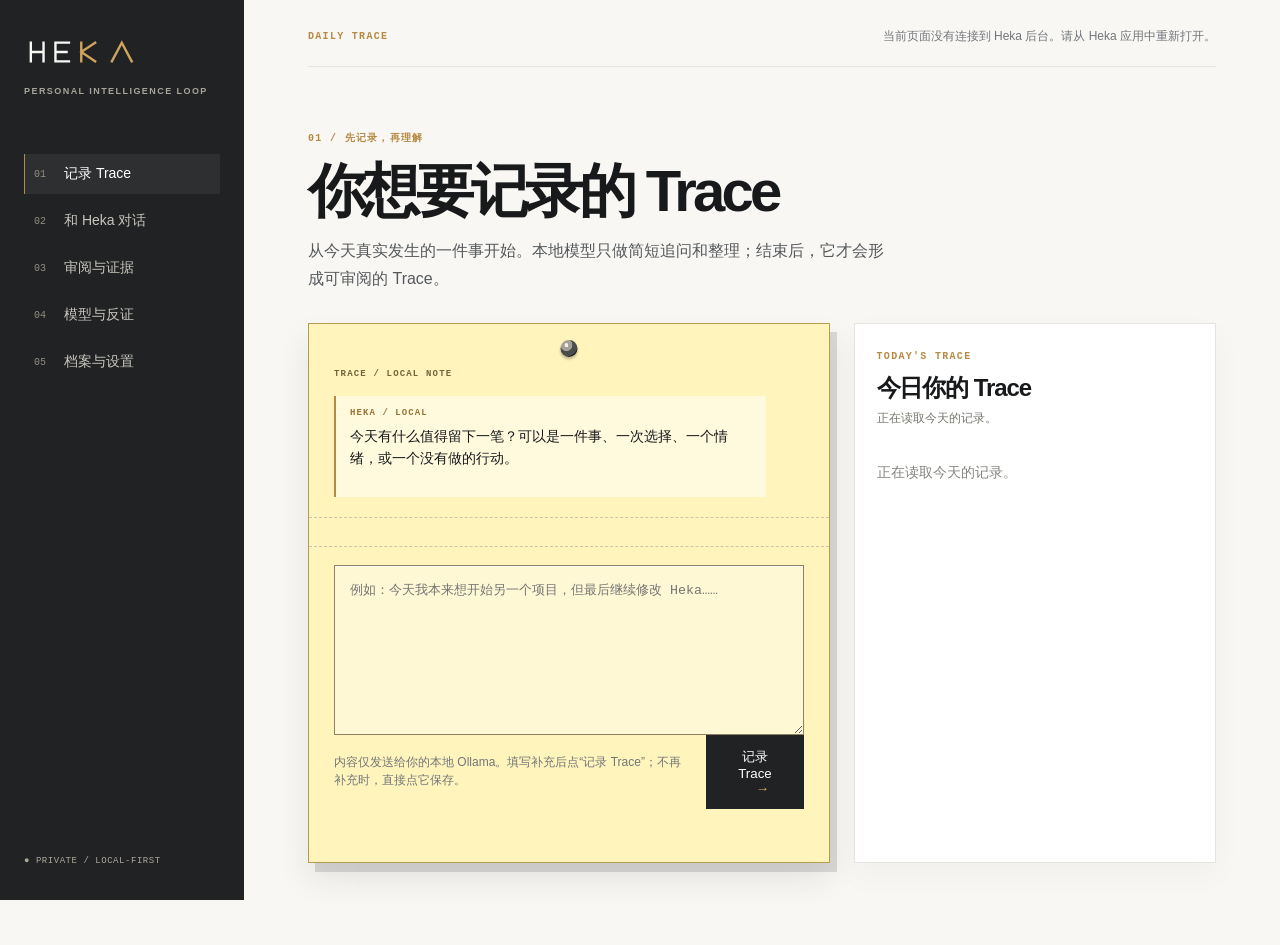
==== commit a7edd0be: "add cloud conversation harness and trace readiness" ====
--- a/web/index.html
+++ b/web/index.html
@@ -5,7 +5,7 @@
   <div class="app-frame">
     <aside class="sidebar">
       <a class="brand" href="index.html"><img src="assets/heka-wordmark-dark.svg" alt="HEKA" /></a><p class="brand-subtitle">PERSONAL INTELLIGENCE LOOP</p>
-      <nav aria-label="Heka 工作区"><a class="active" href="index.html"><span>01</span> 记录 Trace</a><a href="evidence.html"><span>02</span> 审阅与证据</a><a href="model.html"><span>03</span> 模型与反证</a><a href="archive.html"><span>04</span> 档案与设置</a></nav>
+      <nav aria-label="Heka 工作区"><a class="active" href="index.html"><span>01</span> 记录 Trace</a><a href="chat.html"><span>02</span> 和 Heka 对话</a><a href="evidence.html"><span>03</span> 审阅与证据</a><a href="model.html"><span>04</span> 模型与反证</a><a href="archive.html"><span>05</span> 档案与设置</a></nav>
       <p class="local-mark">● PRIVATE / LOCAL-FIRST</p>
     </aside>
     <main class="workspace">
--- a/web/workbench.css
+++ b/web/workbench.css
@@ -29,4 +29,12 @@
 @media (prefers-reduced-motion: reduce) { .trace-studio { transition:none; }.trace-studio.is-filing { transform:none; filter:none; opacity:0; } }
 @media (max-width:760px) { .trace-layout { grid-template-columns:1fr; gap:16px; }.trace-layout .trace-studio,.today-panel { min-height:auto; }.today-traces { max-height:280px; }.calendar-day,.calendar-blank { min-height:58px; }.weekday { min-height:30px; } }
 .trace-layout .today-traces { max-height:430px; }
+.today-trace { transition:transform .16s ease,box-shadow .16s ease; }.today-trace:hover { transform:translateX(-2px); box-shadow:0 6px 16px rgba(31,30,26,.07); }.today-trace-actions { display:flex; gap:7px; margin-top:10px; }.trace-action { padding:6px 8px; color:#6f542b; background:transparent; border:1px solid #d8c89f; cursor:pointer; font:11px inherit; }.trace-action:hover { color:#fff; background:#8d6b30; border-color:#8d6b30; }.trace-action.delete { color:#8b625c; border-color:#e1c9c4; }.trace-action.delete:hover { background:#7c4038; border-color:#7c4038; }.trace-context { width:min(96%,620px); padding:14px 16px; color:#504e45; background:rgba(255,255,255,.48); border:1px dashed #ab9565; }.trace-context span { display:block; margin-bottom:8px; color:#8c672d; font:700 9px ui-monospace,SFMono-Regular,Menlo,monospace; letter-spacing:.13em; }.trace-context p { margin:0; font-size:12px; line-height:1.6; white-space:pre-wrap; }.trace-context small { display:block; margin-top:10px; color:#817869; font-size:11px; line-height:1.5; }
 .local-model-setup { margin:16px 25px 0; padding:18px; background:rgba(255,255,255,.52); border:1px solid #c7ad72; }.local-model-setup h2 { margin:8px 0; font-size:19px; letter-spacing:-.04em; }.local-model-setup > p:not(.eyebrow) { margin:0; color:#5b574a; font-size:13px; line-height:1.65; }.local-model-actions { display:flex; flex-wrap:wrap; gap:9px; margin-top:14px; }.setup-link { display:inline-flex; align-items:center; text-decoration:none; }
+.judgment-card { width:min(96%,620px); padding:15px 16px; border:1px solid #bda16c; background:rgba(255,255,255,.58); box-shadow:inset 3px 0 0 var(--gold); }.judgment-card > span { display:block; margin-bottom:9px; color:#8c672d; font:700 9px ui-monospace,SFMono-Regular,Menlo,monospace; letter-spacing:.13em; }.judgment-card p { margin:7px 0 0; color:#4f504a; font-size:12px; line-height:1.6; }.judgment-card .judgment-interpretation { color:#252724; font-weight:620; }.judgment-card .judgment-revision { color:#777268; }
+.cloud-deepen { margin-top:13px; }.cloud-deepen-button { padding:8px 10px; color:#7a5924; background:transparent; border:1px solid #bda16c; cursor:pointer; font:11px inherit; }.cloud-deepen-button:hover { color:#fff; background:#8b6930; }.cloud-deepen-button:disabled { opacity:.7; cursor:wait; }.cloud-judgment-card { width:min(96%,620px); padding:15px 16px; color:#f5f2ea; background:#282a2a; border-left:3px solid #d0a45a; }.cloud-judgment-card > span { display:block; margin-bottom:9px; color:#dfb66e; font:700 9px ui-monospace,SFMono-Regular,Menlo,monospace; letter-spacing:.13em; }.cloud-judgment-card p { margin:7px 0 0; color:#d8d6ce; font-size:12px; line-height:1.6; }.cloud-judgment-card .cloud-interpretation { color:#fff; font-weight:650; }.cloud-judgment-card .cloud-boundary { color:#aaa89f; }
+.settings-dialog { width:min(760px,calc(100vw - 32px)); max-height:min(820px,calc(100vh - 32px)); padding:0; color:var(--ink); background:#fcfbf8; border:1px solid #c9c4b9; box-shadow:0 28px 80px rgba(20,20,18,.27); }.settings-dialog::backdrop { background:rgba(20,22,22,.54); backdrop-filter:blur(2px); }.settings-dialog form { padding:31px; }.settings-dialog header { position:relative; padding:0 42px 23px 0; border-bottom:1px solid var(--line); }.settings-dialog h2 { margin:10px 0 8px; font-size:31px; letter-spacing:-.055em; }.settings-dialog header > p:not(.eyebrow) { max-width:590px; margin:0; color:#656760; font-size:13px; line-height:1.65; }.dialog-close { position:absolute; top:0; right:0; width:31px; height:31px; color:#696961; background:transparent; border:1px solid #cfccc4; cursor:pointer; font:22px/1 inherit; }.dialog-close:hover { color:#fff; background:var(--deep); border-color:var(--deep); }.model-config-section { display:grid; grid-template-columns:minmax(0,1.1fr) minmax(190px,.9fr); gap:13px 19px; padding:22px 0; border-bottom:1px solid var(--line); }.model-config-section > div { grid-row:span 3; }.model-config-section h3 { margin:7px 0; font-size:17px; }.model-config-section p:not(.eyebrow) { margin:0; color:#676860; font-size:12px; line-height:1.6; }.model-config-section label { display:grid; gap:6px; color:#54554f; font-size:12px; }.model-config-section input { min-width:0; padding:10px; color:var(--ink); background:#fff; border:1px solid #d8d5ce; font:13px inherit; }.model-config-section .check { display:flex; align-items:center; gap:7px; margin:0; }.model-config-section .check input { padding:0; }.settings-dialog footer { display:flex; align-items:center; justify-content:space-between; gap:18px; padding-top:21px; }.settings-dialog footer .feedback { max-width:390px; }.boundary-list { display:grid; gap:9px; padding:22px 0; }.boundary-list article { display:grid; grid-template-columns:1fr auto; gap:5px 14px; padding:14px; background:#f5f3ed; border-left:2px solid var(--gold); }.boundary-list b { font-size:13px; }.boundary-list span { color:#87642d; font:10px ui-monospace,SFMono-Regular,Menlo,monospace; }.boundary-list p { grid-column:1 / -1; margin:0; color:#62645e; font-size:12px; line-height:1.6; }.export-note { padding-top:3px; }.export-note > p:not(.eyebrow) { margin:9px 0 0; color:#62645e; font-size:13px; line-height:1.65; }
+@media (max-width:640px) { .settings-dialog form { padding:23px 19px; }.settings-dialog h2 { font-size:26px; }.model-config-section { grid-template-columns:1fr; }.model-config-section > div { grid-row:auto; }.settings-dialog footer { align-items:stretch; flex-direction:column; }.settings-dialog footer .primary { width:100%; }.boundary-list article { grid-template-columns:1fr; }.boundary-list span { justify-self:start; } }
+.model-intro { padding-bottom:27px; }.model-init-card { display:grid; grid-template-columns:minmax(0,1.3fr) minmax(190px,.7fr); gap:18px 26px; max-width:940px; margin-bottom:26px; padding:27px; background:#202223; color:#f5f1e8; box-shadow:7px 9px 0 rgba(183,138,67,.25); }.model-init-card h2 { margin:9px 0; color:#fff; font-size:25px; letter-spacing:-.05em; }.model-init-card p:not(.eyebrow) { margin:0; color:#cecbc2; font-size:13px; line-height:1.65; }.model-init-rule { align-self:end; display:grid; gap:7px; padding:14px; background:rgba(255,255,255,.06); border-left:2px solid var(--gold); }.model-init-rule b { color:#deb96f; font-size:12px; }.model-init-rule span { color:#cac7bf; font-size:12px; line-height:1.55; }.model-init-card > .primary { justify-self:start; background:#f1ede2; color:#222426; border-color:#f1ede2; }.model-init-card > .feedback,.model-init-card > #seed-preview { grid-column:1 / -1; }.current-model-header { display:flex; justify-content:space-between; align-items:end; gap:22px; max-width:940px; margin:0 0 18px; padding:23px 25px; background:#fff; border-top:2px solid var(--gold); box-shadow:0 12px 30px rgba(31,30,26,.04); }.current-model-header h2 { margin:9px 0 6px; font-size:28px; letter-spacing:-.055em; }.current-model-header p:not(.eyebrow) { max-width:610px; margin:0; color:#656760; font-size:13px; line-height:1.6; }.model-version { display:grid; min-width:110px; gap:4px; padding-left:18px; border-left:1px solid var(--line); }.model-version b { color:#8f6932; font:700 25px ui-monospace,SFMono-Regular,Menlo,monospace; }.model-version span { color:#77776f; font-size:11px; }.model-layout { align-items:start; }.current-model-panel { padding:0; overflow:hidden; }.current-model-panel > .eyebrow { padding:22px 25px 14px; border-bottom:1px solid var(--line); }.model-dimension { display:grid; grid-template-columns:minmax(0,1fr) auto; gap:8px 18px; padding:19px 25px; border-bottom:1px solid var(--line); }.dimension-name { margin:0; font-size:16px; font-weight:670; letter-spacing:-.02em; text-transform:none; }.dimension-scope { margin:5px 0 0; color:#74756f; font-size:12px; line-height:1.5; }.dimension-metrics { display:grid; justify-items:end; align-content:start; gap:4px; color:#7d5d2c; font:11px ui-monospace,SFMono-Regular,Menlo,monospace; white-space:nowrap; }.dimension-metrics small { color:#8b8a83; font:10px ui-monospace,SFMono-Regular,Menlo,monospace; }.evidence-line { grid-column:1 / -1; display:grid; grid-template-columns:32px 1fr; gap:8px; padding-top:10px; color:#686961; font-size:12px; line-height:1.55; border-top:1px dashed #e3e0d9; }.evidence-line b { color:#997333; font-size:10px; }.evolution-panel { min-height:295px; }.model-panel-note { margin:0 0 16px; color:#75756d; font-size:12px; line-height:1.6; }.model-hypotheses { max-width:940px; margin-top:18px; padding:23px 25px; background:#f0eee8; border-left:2px solid #a18e63; }.model-hypotheses h2 { margin:9px 0 15px; font-size:20px; letter-spacing:-.04em; }.model-hypotheses > div { display:grid; grid-template-columns:repeat(2,minmax(0,1fr)); gap:10px; }.model-hypotheses article { padding:13px; background:#f8f7f4; }.model-hypotheses b { font-size:13px; }.model-hypotheses p,.model-hypotheses small { display:block; margin:6px 0 0; color:#6e6f68; font-size:12px; line-height:1.5; }.model-hypotheses small { color:#89877e; }
+@media (max-width:760px) { .model-init-card { grid-template-columns:1fr; }.current-model-header { align-items:start; flex-direction:column; }.model-version { padding:12px 0 0; border-top:1px solid var(--line); border-left:0; }.model-dimension { grid-template-columns:1fr; }.dimension-metrics { justify-items:start; }.model-hypotheses > div { grid-template-columns:1fr; } }
+.chat-workspace { max-width:1080px; }.chat-shell { max-width:860px; background:#fff; border:1px solid var(--line); box-shadow:0 16px 38px rgba(31,30,26,.05); }.chat-thread { display:grid; gap:16px; min-height:440px; max-height:57vh; padding:28px; overflow:auto; background:linear-gradient(180deg,#fff,#faf9f5); }.chat-message { width:min(86%,640px); padding:14px 16px; }.chat-message.assistant { border-left:2px solid var(--gold); background:#f5f1e7; }.chat-message.user { justify-self:end; color:#f5f2eb; background:#202223; }.chat-message span { display:block; margin-bottom:8px; color:#936e32; font:700 9px ui-monospace,SFMono-Regular,Menlo,monospace; letter-spacing:.13em; }.chat-message.user span { color:#d6b170; }.chat-message p { margin:0; font-size:14px; line-height:1.72; white-space:pre-wrap; }.tool-context { margin:0; padding:10px 28px; color:#74562b; background:#f7eedc; border-top:1px solid #e4d2aa; font-size:12px; }.chat-compose { padding:20px 24px 23px; border-top:1px solid var(--line); }.chat-compose textarea { min-height:135px; }.chat-compose .quiet:disabled { opacity:.45; cursor:not-allowed; }
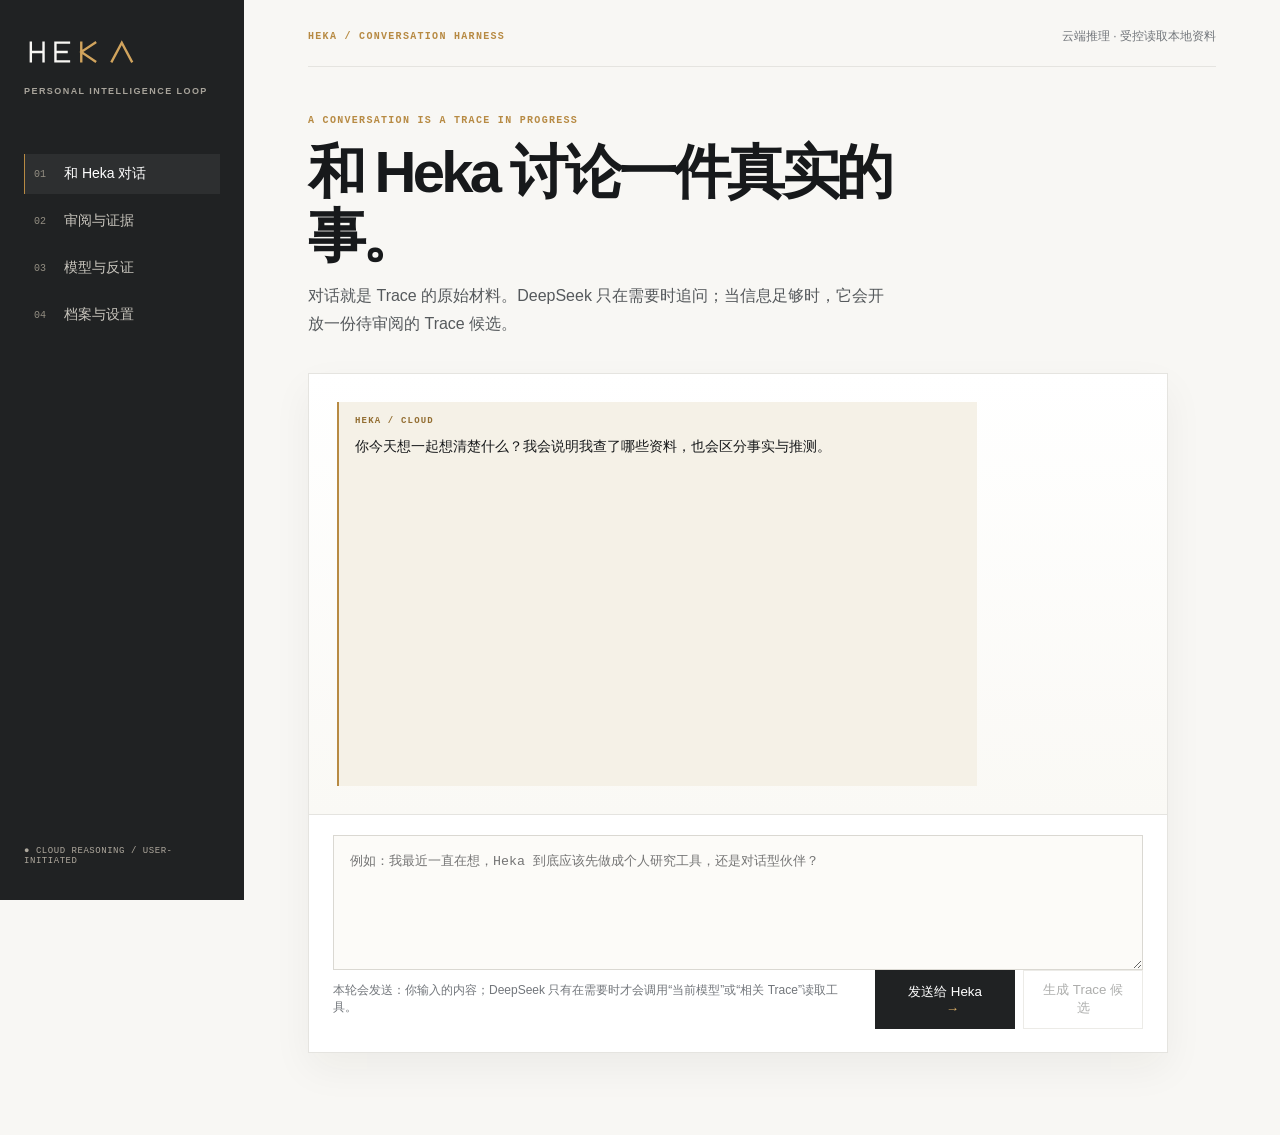
==== commit 6d603f11: "make Heka conversation the unified trace entrypoint" ====
--- a/web/index.html
+++ b/web/index.html
@@ -1,27 +1 @@
-<!doctype html>
-<html lang="zh-CN">
-<head><meta charset="UTF-8" /><meta name="viewport" content="width=device-width, initial-scale=1.0" /><title>Heka · 记录 Trace</title><link rel="stylesheet" href="workbench.css" /></head>
-<body>
-  <div class="app-frame">
-    <aside class="sidebar">
-      <a class="brand" href="index.html"><img src="assets/heka-wordmark-dark.svg" alt="HEKA" /></a><p class="brand-subtitle">PERSONAL INTELLIGENCE LOOP</p>
-      <nav aria-label="Heka 工作区"><a class="active" href="index.html"><span>01</span> 记录 Trace</a><a href="chat.html"><span>02</span> 和 Heka 对话</a><a href="evidence.html"><span>03</span> 审阅与证据</a><a href="model.html"><span>04</span> 模型与反证</a><a href="archive.html"><span>05</span> 档案与设置</a></nav>
-      <p class="local-mark">● PRIVATE / LOCAL-FIRST</p>
-    </aside>
-    <main class="workspace">
-      <header class="page-header"><p class="eyebrow">DAILY TRACE</p><p id="runtime" class="runtime">正在读取本地模型</p></header>
-      <section class="page-intro trace-intro"><p class="eyebrow">01 / 先记录，再理解</p><h1>你想要记录的 Trace</h1><p>从今天真实发生的一件事开始。本地模型只做简短追问和整理；结束后，它才会形成可审阅的 Trace。</p></section>
-      <section class="trace-layout">
-        <section class="trace-studio" aria-label="Trace 记录器"><span class="note-pin" aria-hidden="true"></span><p class="note-label">TRACE / LOCAL NOTE</p>
-          <section id="local-model-setup" class="local-model-setup" hidden><p class="eyebrow">LOCAL ORGANIZER</p><h2 id="local-model-title">正在检查本地整理器</h2><p id="local-model-message">Heka 会先确认本地模型是否可用。</p><div id="local-model-actions" class="local-model-actions"></div></section>
-          <div class="trace-thread" id="trace-thread"><article class="guide-message"><span>HEKA / LOCAL</span><p>今天有什么值得留下一笔？可以是一件事、一次选择、一个情绪，或一个没有做的行动。</p></article></div>
-          <div id="guide-options" class="guide-options"></div>
-          <div class="trace-input"><textarea id="trace-input" maxlength="1600" placeholder="例如：今天我本来想开始另一个项目，但最后继续修改 Heka……"></textarea><div class="panel-footer"><p id="trace-feedback" class="feedback">内容仅发送给你的本地 Ollama。填写补充后点“记录 Trace”；不再补充时，直接点它保存。</p><div class="trace-buttons"><button id="record-trace" class="primary">记录 Trace <b>→</b></button></div></div></div>
-        </section>
-        <aside class="today-panel"><p class="eyebrow">TODAY'S TRACE</p><h2 id="today-title">今日你的 Trace</h2><p id="today-caption" class="today-caption">正在读取今天的记录。</p><div id="today-traces" class="today-traces"><p class="empty">正在读取今天的记录。</p></div></aside>
-      </section>
-    </main>
-  </div>
-  <script src="home.js"></script>
-</body>
-</html>
+<!doctype html><html lang="zh-CN"><head><meta charset="UTF-8"/><meta name="viewport" content="width=device-width,initial-scale=1.0"/><title>Heka · 和 Heka 对话</title><link rel="stylesheet" href="workbench.css"/></head><body><div class="app-frame"><aside class="sidebar"><a class="brand" href="index.html"><img src="assets/heka-wordmark-dark.svg" alt="HEKA"/></a><p class="brand-subtitle">PERSONAL INTELLIGENCE LOOP</p><nav><a class="active" href="index.html"><span>01</span>和 Heka 对话</a><a href="evidence.html"><span>02</span>审阅与证据</a><a href="model.html"><span>03</span>模型与反证</a><a href="archive.html"><span>04</span>档案与设置</a></nav><p class="local-mark">● CLOUD REASONING / USER-INITIATED</p></aside><main class="workspace chat-workspace"><header class="page-header"><p class="eyebrow">HEKA / CONVERSATION HARNESS</p><p class="runtime">云端推理 · 受控读取本地资料</p></header><section class="page-intro compact"><p class="eyebrow">A CONVERSATION IS A TRACE IN PROGRESS</p><h1>和 Heka 讨论一件真实的事。</h1><p>对话就是 Trace 的原始材料。DeepSeek 只在需要时追问；当信息足够时，它会开放一份待审阅的 Trace 候选。</p></section><section class="chat-shell"><div id="chat-thread" class="chat-thread"><article class="chat-message assistant"><span>HEKA / CLOUD</span><p>你今天想一起想清楚什么？我会说明我查了哪些资料，也会区分事实与推测。</p></article></div><div id="tool-context" class="tool-context" hidden></div><div class="chat-compose"><textarea id="chat-input" maxlength="3000" placeholder="例如：我最近一直在想，Heka 到底应该先做成个人研究工具，还是对话型伙伴？"></textarea><div class="panel-footer"><p id="chat-feedback" class="feedback">本轮会发送：你输入的内容；DeepSeek 只有在需要时才会调用“当前模型”或“相关 Trace”读取工具。</p><div class="trace-buttons"><button id="send-chat" class="primary">发送给 Heka <b>→</b></button><button id="make-trace" class="quiet" disabled>生成 Trace 候选</button></div></div></div></section></main></div><script src="chat.js"></script></body></html>
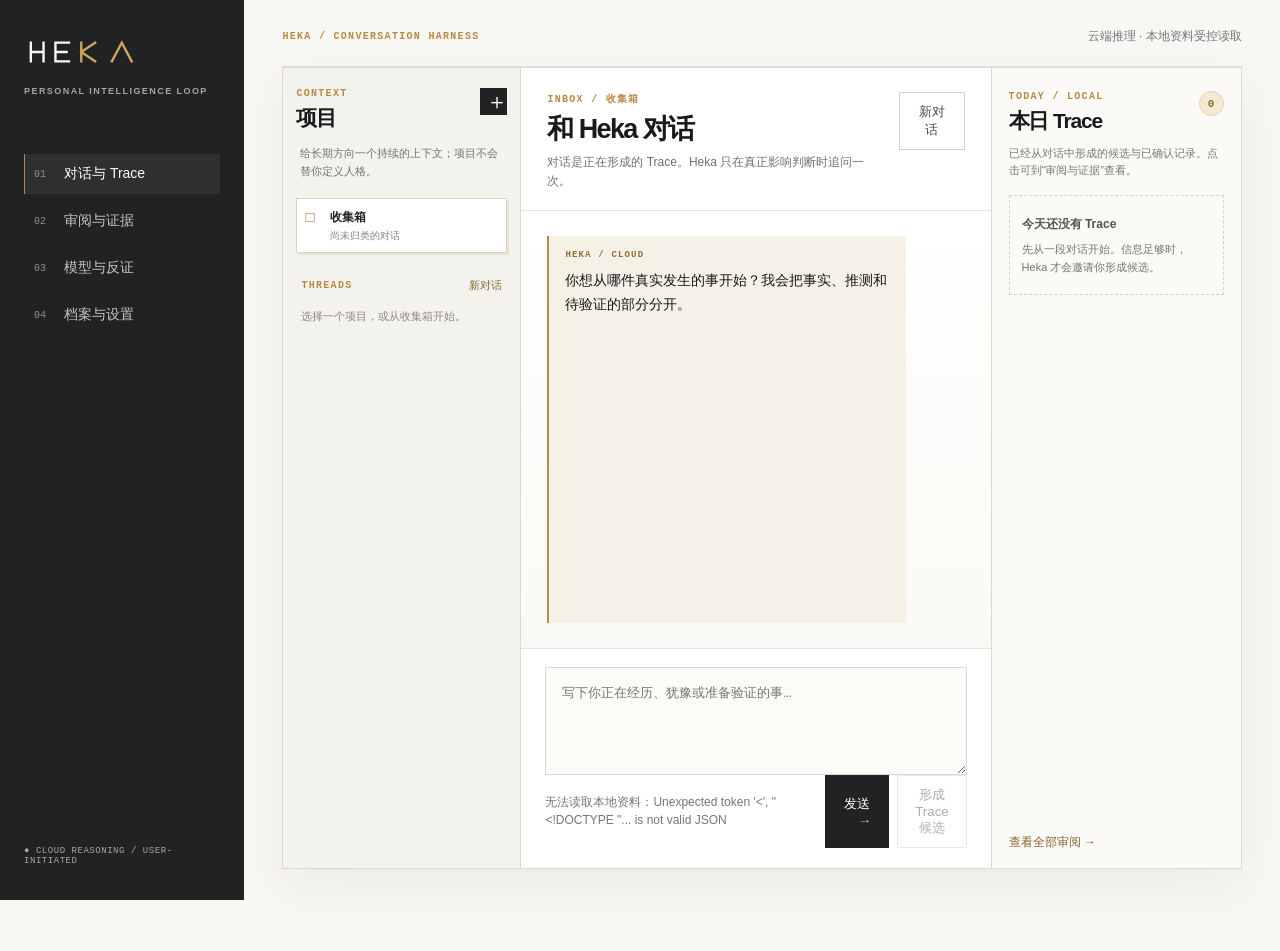
==== commit 336523f0: "add project-based conversation workspace" ====
--- a/web/index.html
+++ b/web/index.html
@@ -1 +1 @@
-<!doctype html><html lang="zh-CN"><head><meta charset="UTF-8"/><meta name="viewport" content="width=device-width,initial-scale=1.0"/><title>Heka · 和 Heka 对话</title><link rel="stylesheet" href="workbench.css"/></head><body><div class="app-frame"><aside class="sidebar"><a class="brand" href="index.html"><img src="assets/heka-wordmark-dark.svg" alt="HEKA"/></a><p class="brand-subtitle">PERSONAL INTELLIGENCE LOOP</p><nav><a class="active" href="index.html"><span>01</span>和 Heka 对话</a><a href="evidence.html"><span>02</span>审阅与证据</a><a href="model.html"><span>03</span>模型与反证</a><a href="archive.html"><span>04</span>档案与设置</a></nav><p class="local-mark">● CLOUD REASONING / USER-INITIATED</p></aside><main class="workspace chat-workspace"><header class="page-header"><p class="eyebrow">HEKA / CONVERSATION HARNESS</p><p class="runtime">云端推理 · 受控读取本地资料</p></header><section class="page-intro compact"><p class="eyebrow">A CONVERSATION IS A TRACE IN PROGRESS</p><h1>和 Heka 讨论一件真实的事。</h1><p>对话就是 Trace 的原始材料。DeepSeek 只在需要时追问；当信息足够时，它会开放一份待审阅的 Trace 候选。</p></section><section class="chat-shell"><div id="chat-thread" class="chat-thread"><article class="chat-message assistant"><span>HEKA / CLOUD</span><p>你今天想一起想清楚什么？我会说明我查了哪些资料，也会区分事实与推测。</p></article></div><div id="tool-context" class="tool-context" hidden></div><div class="chat-compose"><textarea id="chat-input" maxlength="3000" placeholder="例如：我最近一直在想，Heka 到底应该先做成个人研究工具，还是对话型伙伴？"></textarea><div class="panel-footer"><p id="chat-feedback" class="feedback">本轮会发送：你输入的内容；DeepSeek 只有在需要时才会调用“当前模型”或“相关 Trace”读取工具。</p><div class="trace-buttons"><button id="send-chat" class="primary">发送给 Heka <b>→</b></button><button id="make-trace" class="quiet" disabled>生成 Trace 候选</button></div></div></div></section></main></div><script src="chat.js"></script></body></html>
+<!doctype html><html lang="zh-CN"><head><meta charset="UTF-8"/><meta name="viewport" content="width=device-width,initial-scale=1.0"/><title>Heka · 对话与 Trace</title><link rel="stylesheet" href="workbench.css"/></head><body><div class="app-frame"><aside class="sidebar"><a class="brand" href="index.html"><img src="assets/heka-wordmark-dark.svg" alt="HEKA"/></a><p class="brand-subtitle">PERSONAL INTELLIGENCE LOOP</p><nav><a class="active" href="index.html"><span>01</span>对话与 Trace</a><a href="evidence.html"><span>02</span>审阅与证据</a><a href="model.html"><span>03</span>模型与反证</a><a href="archive.html"><span>04</span>档案与设置</a></nav><p class="local-mark">● CLOUD REASONING / USER-INITIATED</p></aside><main class="workspace conversation-workspace"><header class="page-header"><p class="eyebrow">HEKA / CONVERSATION HARNESS</p><p class="runtime">云端推理 · 本地资料受控读取</p></header><section class="conversation-layout"><aside class="project-rail"><div class="rail-heading"><div><p class="eyebrow">CONTEXT</p><h2>项目</h2></div><button id="new-project" class="icon-button" title="新建项目">＋</button></div><p class="rail-caption">给长期方向一个持续的上下文；项目不会替你定义人格。</p><button id="inbox-project" class="project-item active"><span class="project-mark">□</span><span><b>收集箱</b><small>尚未归类的对话</small></span></button><div id="project-list" class="project-list"></div><div class="conversation-list-heading"><p class="eyebrow">THREADS</p><button id="new-conversation" class="text-control">新对话</button></div><div id="conversation-list" class="conversation-list"><p class="empty-list">选择一个项目，或从收集箱开始。</p></div></aside><section class="conversation-main"><header class="conversation-title"><div><p id="active-context" class="eyebrow">INBOX / NEW CONVERSATION</p><h1 id="conversation-title">和 Heka 对话</h1><p>对话是正在形成的 Trace。Heka 只在真正影响判断时追问一次。</p></div><button id="new-conversation-top" class="quiet">新对话</button></header><div id="chat-thread" class="chat-thread"><article class="chat-message assistant"><span>HEKA / CLOUD</span><p>你想从哪件真实发生的事开始？我会把事实、推测和待验证的部分分开。</p></article></div><div id="tool-context" class="tool-context" hidden></div><div class="chat-compose"><textarea id="chat-input" maxlength="3000" placeholder="写下你正在经历、犹豫或准备验证的事…"></textarea><div class="panel-footer"><p id="chat-feedback" class="feedback">这一段对话只在你发送时才会交给云端推理。形成 Trace 后，仍要由你审阅确认。</p><div class="trace-buttons"><button id="send-chat" class="primary">发送 <b>→</b></button><button id="make-trace" class="quiet" disabled>形成 Trace 候选</button></div></div></div></section><aside class="today-trace-panel"><div class="today-trace-header"><div><p class="eyebrow">TODAY / LOCAL</p><h2>本日 Trace</h2></div><span id="today-count" class="count-chip">0</span></div><p class="today-caption">已经从对话中形成的候选与已确认记录。点击可到“审阅与证据”查看。</p><div id="today-trace-list" class="today-trace-list"><article class="today-empty"><b>今天还没有 Trace</b><p>先从一段对话开始。信息足够时，Heka 才会邀请你形成候选。</p></article></div><a class="today-link" href="evidence.html">查看全部审阅 <b>→</b></a></aside></section></main></div><dialog id="project-dialog" class="project-dialog"><form method="dialog"><button class="dialog-close" value="cancel" aria-label="关闭">×</button><p class="eyebrow">NEW LONG-TERM CONTEXT</p><h2>新建一个项目</h2><p>项目适合持续数周或更久的方向，例如「Heka 产品验证」或「职业选择」。它只用于整理相关对话与 Trace。</p><label>项目名称<input id="project-title-input" maxlength="48" placeholder="例如：Heka 产品验证" required/></label><label>这条线想持续观察什么？<textarea id="project-purpose-input" maxlength="180" placeholder="可选，例如：验证它是否能通过对话形成可靠的个人模型。"></textarea></label><div class="dialog-actions"><button value="cancel" class="quiet">取消</button><button id="create-project" value="default" class="primary">创建项目</button></div></form></dialog><script src="chat.js"></script></body></html>
--- a/web/workbench.css
+++ b/web/workbench.css
@@ -38,3 +38,7 @@
 .model-intro { padding-bottom:27px; }.model-init-card { display:grid; grid-template-columns:minmax(0,1.3fr) minmax(190px,.7fr); gap:18px 26px; max-width:940px; margin-bottom:26px; padding:27px; background:#202223; color:#f5f1e8; box-shadow:7px 9px 0 rgba(183,138,67,.25); }.model-init-card h2 { margin:9px 0; color:#fff; font-size:25px; letter-spacing:-.05em; }.model-init-card p:not(.eyebrow) { margin:0; color:#cecbc2; font-size:13px; line-height:1.65; }.model-init-rule { align-self:end; display:grid; gap:7px; padding:14px; background:rgba(255,255,255,.06); border-left:2px solid var(--gold); }.model-init-rule b { color:#deb96f; font-size:12px; }.model-init-rule span { color:#cac7bf; font-size:12px; line-height:1.55; }.model-init-card > .primary { justify-self:start; background:#f1ede2; color:#222426; border-color:#f1ede2; }.model-init-card > .feedback,.model-init-card > #seed-preview { grid-column:1 / -1; }.current-model-header { display:flex; justify-content:space-between; align-items:end; gap:22px; max-width:940px; margin:0 0 18px; padding:23px 25px; background:#fff; border-top:2px solid var(--gold); box-shadow:0 12px 30px rgba(31,30,26,.04); }.current-model-header h2 { margin:9px 0 6px; font-size:28px; letter-spacing:-.055em; }.current-model-header p:not(.eyebrow) { max-width:610px; margin:0; color:#656760; font-size:13px; line-height:1.6; }.model-version { display:grid; min-width:110px; gap:4px; padding-left:18px; border-left:1px solid var(--line); }.model-version b { color:#8f6932; font:700 25px ui-monospace,SFMono-Regular,Menlo,monospace; }.model-version span { color:#77776f; font-size:11px; }.model-layout { align-items:start; }.current-model-panel { padding:0; overflow:hidden; }.current-model-panel > .eyebrow { padding:22px 25px 14px; border-bottom:1px solid var(--line); }.model-dimension { display:grid; grid-template-columns:minmax(0,1fr) auto; gap:8px 18px; padding:19px 25px; border-bottom:1px solid var(--line); }.dimension-name { margin:0; font-size:16px; font-weight:670; letter-spacing:-.02em; text-transform:none; }.dimension-scope { margin:5px 0 0; color:#74756f; font-size:12px; line-height:1.5; }.dimension-metrics { display:grid; justify-items:end; align-content:start; gap:4px; color:#7d5d2c; font:11px ui-monospace,SFMono-Regular,Menlo,monospace; white-space:nowrap; }.dimension-metrics small { color:#8b8a83; font:10px ui-monospace,SFMono-Regular,Menlo,monospace; }.evidence-line { grid-column:1 / -1; display:grid; grid-template-columns:32px 1fr; gap:8px; padding-top:10px; color:#686961; font-size:12px; line-height:1.55; border-top:1px dashed #e3e0d9; }.evidence-line b { color:#997333; font-size:10px; }.evolution-panel { min-height:295px; }.model-panel-note { margin:0 0 16px; color:#75756d; font-size:12px; line-height:1.6; }.model-hypotheses { max-width:940px; margin-top:18px; padding:23px 25px; background:#f0eee8; border-left:2px solid #a18e63; }.model-hypotheses h2 { margin:9px 0 15px; font-size:20px; letter-spacing:-.04em; }.model-hypotheses > div { display:grid; grid-template-columns:repeat(2,minmax(0,1fr)); gap:10px; }.model-hypotheses article { padding:13px; background:#f8f7f4; }.model-hypotheses b { font-size:13px; }.model-hypotheses p,.model-hypotheses small { display:block; margin:6px 0 0; color:#6e6f68; font-size:12px; line-height:1.5; }.model-hypotheses small { color:#89877e; }
 @media (max-width:760px) { .model-init-card { grid-template-columns:1fr; }.current-model-header { align-items:start; flex-direction:column; }.model-version { padding:12px 0 0; border-top:1px solid var(--line); border-left:0; }.model-dimension { grid-template-columns:1fr; }.dimension-metrics { justify-items:start; }.model-hypotheses > div { grid-template-columns:1fr; } }
 .chat-workspace { max-width:1080px; }.chat-shell { max-width:860px; background:#fff; border:1px solid var(--line); box-shadow:0 16px 38px rgba(31,30,26,.05); }.chat-thread { display:grid; gap:16px; min-height:440px; max-height:57vh; padding:28px; overflow:auto; background:linear-gradient(180deg,#fff,#faf9f5); }.chat-message { width:min(86%,640px); padding:14px 16px; }.chat-message.assistant { border-left:2px solid var(--gold); background:#f5f1e7; }.chat-message.user { justify-self:end; color:#f5f2eb; background:#202223; }.chat-message span { display:block; margin-bottom:8px; color:#936e32; font:700 9px ui-monospace,SFMono-Regular,Menlo,monospace; letter-spacing:.13em; }.chat-message.user span { color:#d6b170; }.chat-message p { margin:0; font-size:14px; line-height:1.72; white-space:pre-wrap; }.tool-context { margin:0; padding:10px 28px; color:#74562b; background:#f7eedc; border-top:1px solid #e4d2aa; font-size:12px; }.chat-compose { padding:20px 24px 23px; border-top:1px solid var(--line); }.chat-compose textarea { min-height:135px; }.chat-compose .quiet:disabled { opacity:.45; cursor:not-allowed; }
+.conversation-workspace { width:100%; max-width:none; padding-right:clamp(20px,3vw,46px); padding-left:clamp(20px,3vw,46px); }.conversation-layout { display:grid; grid-template-columns:238px minmax(390px,1fr) 250px; min-height:calc(100vh - 98px); border:1px solid #ddd9d0; background:#fff; box-shadow:0 18px 44px rgba(31,30,26,.055); }.project-rail { display:flex; flex-direction:column; min-width:0; padding:20px 13px; background:#f4f2ec; border-right:1px solid #ddd9d0; }.rail-heading,.today-trace-header { display:flex; align-items:start; justify-content:space-between; gap:8px; }.rail-heading h2,.today-trace-header h2 { margin:5px 0 0; font-size:21px; letter-spacing:-.055em; }.icon-button { display:grid; place-items:center; width:27px; height:27px; color:#f7f5ee; background:#202223; border:0; cursor:pointer; font:22px/1 sans-serif; }.icon-button:hover { background:#8f6932; }.rail-caption { margin:13px 4px 18px; color:#73736b; font-size:11px; line-height:1.6; }.project-list { display:grid; gap:3px; }.project-item { display:grid; grid-template-columns:17px minmax(0,1fr); align-items:start; gap:8px; width:100%; padding:10px 8px; color:#55564f; text-align:left; background:transparent; border:1px solid transparent; cursor:pointer; font:inherit; }.project-item:hover { background:#ebe8df; }.project-item.active { color:#202223; background:#fff; border-color:#d9d4c9; box-shadow:2px 2px 0 rgba(183,138,67,.15); }.project-item b,.conversation-item b { display:block; overflow:hidden; font-size:12px; font-weight:660; line-height:1.4; text-overflow:ellipsis; white-space:nowrap; }.project-item small { display:block; margin-top:3px; color:#85837b; font-size:10px; line-height:1.35; }.project-mark { color:#a17632; font-size:15px; line-height:15px; }.conversation-list-heading { display:flex; align-items:center; justify-content:space-between; margin:25px 5px 8px; }.text-control { padding:0; color:#85632d; background:transparent; border:0; cursor:pointer; font-size:11px; }.text-control:hover { text-decoration:underline; }.conversation-list { display:grid; gap:2px; max-height:38vh; overflow:auto; }.conversation-item { display:flex; align-items:center; justify-content:space-between; gap:6px; width:100%; padding:9px 8px; color:#5c5d56; text-align:left; background:transparent; border:0; cursor:pointer; font:inherit; }.conversation-item:hover,.conversation-item.active { color:#202223; background:#e7e3d8; }.conversation-item small { flex:0 0 auto; color:#8b887e; font-size:10px; }.empty-list { margin:7px 5px; color:#8a887f; font-size:11px; line-height:1.6; }.conversation-main { display:flex; min-width:0; flex-direction:column; background:#fff; }.conversation-title { display:flex; align-items:start; justify-content:space-between; gap:18px; padding:24px 26px 19px; border-bottom:1px solid var(--line); }.conversation-title h1 { margin:5px 0 6px; font-size:27px; letter-spacing:-.06em; }.conversation-title p:not(.eyebrow) { max-width:590px; margin:0; color:#70716b; font-size:12px; line-height:1.6; }.conversation-main .chat-thread { flex:1; min-height:365px; max-height:none; padding:25px 26px; background:linear-gradient(180deg,#fff,#faf9f5); }.conversation-main .chat-compose { padding:18px 24px 20px; }.conversation-main .chat-compose textarea { min-height:108px; }.today-trace-panel { display:flex; min-width:0; flex-direction:column; padding:23px 17px 17px; background:#fbfaf7; border-left:1px solid #ddd9d0; }.today-trace-header h2 { font-size:21px; }.today-caption { margin:10px 0 16px; color:#777870; font-size:11px; line-height:1.55; }.count-chip { display:grid; place-items:center; min-width:25px; height:25px; color:#8d6930; background:#f4ead3; border:1px solid #e6d5ae; border-radius:50%; font:700 11px ui-monospace,SFMono-Regular,Menlo,monospace; }.today-trace-list { display:grid; align-content:start; gap:9px; overflow:auto; }.today-trace-card { padding:11px; background:#fff; border:1px solid #e8e4db; border-left:2px solid var(--gold); }.today-trace-card span { color:#956d2c; font:700 9px ui-monospace,SFMono-Regular,Menlo,monospace; letter-spacing:.08em; }.today-trace-card p { display:-webkit-box; margin:7px 0; overflow:hidden; color:#393b38; font-size:12px; line-height:1.55; -webkit-box-orient:vertical; -webkit-line-clamp:4; }.today-trace-card small { color:#89877f; font-size:10px; }.today-empty { padding:18px 12px; color:#75766f; border:1px dashed #d7d2c7; }.today-empty b { color:#52544f; font-size:12px; }.today-empty p { margin:8px 0 0; font-size:11px; line-height:1.6; }.today-link { margin-top:auto; padding-top:16px; color:#89642c; font-size:12px; text-decoration:none; }.today-link:hover { text-decoration:underline; }.project-dialog { width:min(490px,calc(100vw - 34px)); padding:0; color:var(--ink); background:#fbfaf7; border:1px solid #cac5b9; box-shadow:0 28px 80px rgba(20,20,18,.27); }.project-dialog::backdrop { background:rgba(20,22,22,.52); }.project-dialog form { position:relative; padding:28px; }.project-dialog h2 { margin:8px 0; font-size:27px; letter-spacing:-.055em; }.project-dialog p:not(.eyebrow) { margin:0 0 19px; color:#666761; font-size:13px; line-height:1.65; }.project-dialog label { display:grid; gap:7px; margin-top:14px; color:#55564f; font-size:12px; }.project-dialog input,.project-dialog textarea { width:100%; padding:10px; color:var(--ink); background:#fff; border:1px solid #d7d2c9; font:13px inherit; }.project-dialog textarea { min-height:78px; resize:vertical; }.dialog-actions { display:flex; justify-content:flex-end; gap:8px; margin-top:20px; }.dialog-actions .primary { width:auto; }.dialog-actions .quiet { padding:10px 12px; }
+@media (max-width:1120px) { .conversation-layout { grid-template-columns:210px minmax(330px,1fr) 225px; }.conversation-workspace { padding-left:24px; padding-right:24px; } }
+@media (max-width:880px) { .conversation-layout { grid-template-columns:200px minmax(0,1fr); }.today-trace-panel { grid-column:2; min-height:240px; border-top:1px solid #ddd9d0; border-left:0; }.today-trace-list { grid-template-columns:repeat(2,minmax(0,1fr)); }.today-link { margin-top:15px; } }
+@media (max-width:680px) { .conversation-workspace { padding:18px 14px 50px; }.conversation-layout { grid-template-columns:1fr; }.project-rail { min-height:auto; border-right:0; border-bottom:1px solid #ddd9d0; }.project-list { grid-template-columns:repeat(2,minmax(0,1fr)); }.conversation-list { max-height:150px; }.today-trace-panel { grid-column:auto; }.today-trace-list { grid-template-columns:1fr; }.conversation-title { padding:20px; }.conversation-main .chat-thread { min-height:340px; padding:20px; }.conversation-main .chat-compose { padding:16px; }.conversation-title h1 { font-size:24px; } }
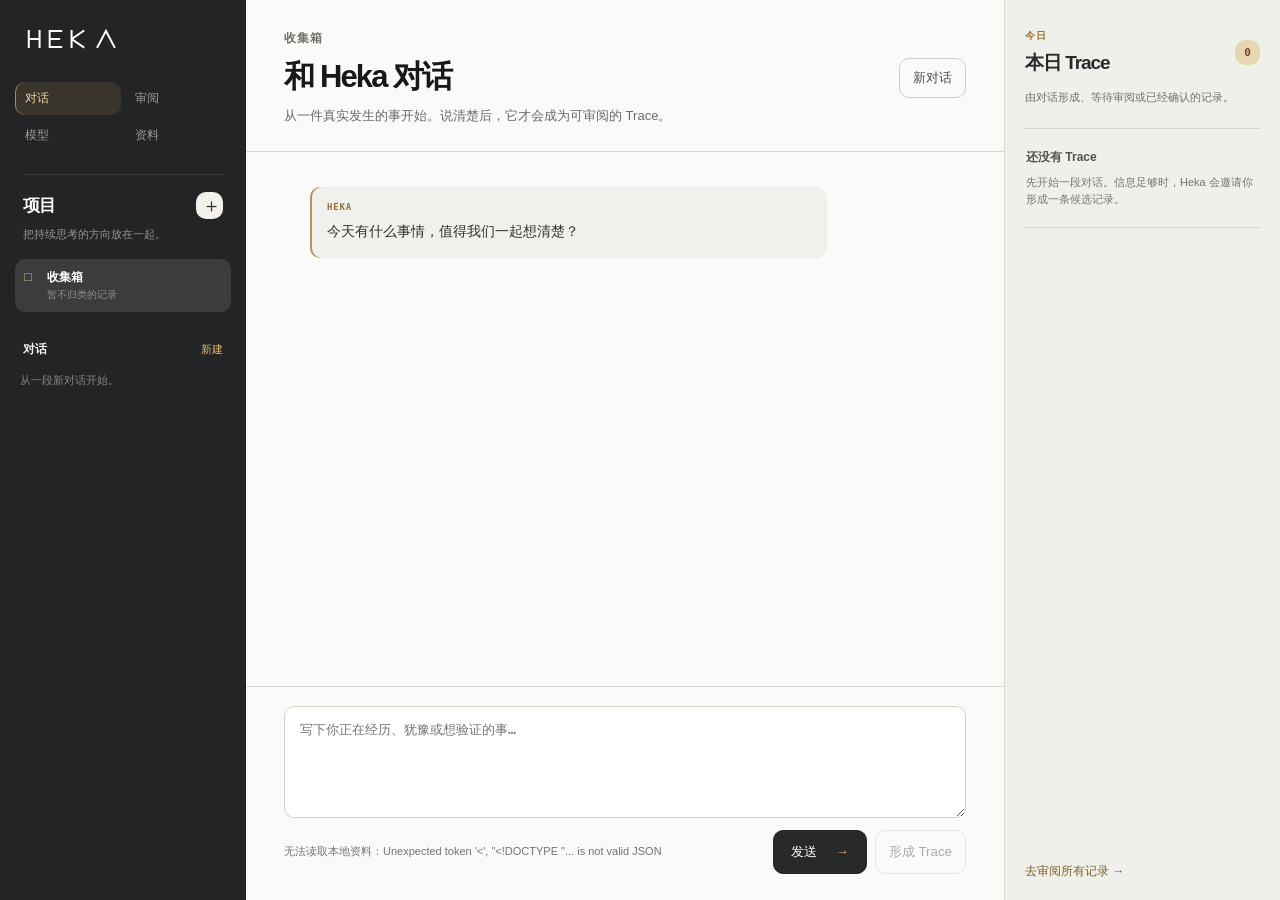
==== commit b8014589: "redesign conversation workspace visual hierarchy" ====
--- a/web/index.html
+++ b/web/index.html
@@ -1 +1 @@
-<!doctype html><html lang="zh-CN"><head><meta charset="UTF-8"/><meta name="viewport" content="width=device-width,initial-scale=1.0"/><title>Heka · 对话与 Trace</title><link rel="stylesheet" href="workbench.css"/></head><body><div class="app-frame"><aside class="sidebar"><a class="brand" href="index.html"><img src="assets/heka-wordmark-dark.svg" alt="HEKA"/></a><p class="brand-subtitle">PERSONAL INTELLIGENCE LOOP</p><nav><a class="active" href="index.html"><span>01</span>对话与 Trace</a><a href="evidence.html"><span>02</span>审阅与证据</a><a href="model.html"><span>03</span>模型与反证</a><a href="archive.html"><span>04</span>档案与设置</a></nav><p class="local-mark">● CLOUD REASONING / USER-INITIATED</p></aside><main class="workspace conversation-workspace"><header class="page-header"><p class="eyebrow">HEKA / CONVERSATION HARNESS</p><p class="runtime">云端推理 · 本地资料受控读取</p></header><section class="conversation-layout"><aside class="project-rail"><div class="rail-heading"><div><p class="eyebrow">CONTEXT</p><h2>项目</h2></div><button id="new-project" class="icon-button" title="新建项目">＋</button></div><p class="rail-caption">给长期方向一个持续的上下文；项目不会替你定义人格。</p><button id="inbox-project" class="project-item active"><span class="project-mark">□</span><span><b>收集箱</b><small>尚未归类的对话</small></span></button><div id="project-list" class="project-list"></div><div class="conversation-list-heading"><p class="eyebrow">THREADS</p><button id="new-conversation" class="text-control">新对话</button></div><div id="conversation-list" class="conversation-list"><p class="empty-list">选择一个项目，或从收集箱开始。</p></div></aside><section class="conversation-main"><header class="conversation-title"><div><p id="active-context" class="eyebrow">INBOX / NEW CONVERSATION</p><h1 id="conversation-title">和 Heka 对话</h1><p>对话是正在形成的 Trace。Heka 只在真正影响判断时追问一次。</p></div><button id="new-conversation-top" class="quiet">新对话</button></header><div id="chat-thread" class="chat-thread"><article class="chat-message assistant"><span>HEKA / CLOUD</span><p>你想从哪件真实发生的事开始？我会把事实、推测和待验证的部分分开。</p></article></div><div id="tool-context" class="tool-context" hidden></div><div class="chat-compose"><textarea id="chat-input" maxlength="3000" placeholder="写下你正在经历、犹豫或准备验证的事…"></textarea><div class="panel-footer"><p id="chat-feedback" class="feedback">这一段对话只在你发送时才会交给云端推理。形成 Trace 后，仍要由你审阅确认。</p><div class="trace-buttons"><button id="send-chat" class="primary">发送 <b>→</b></button><button id="make-trace" class="quiet" disabled>形成 Trace 候选</button></div></div></div></section><aside class="today-trace-panel"><div class="today-trace-header"><div><p class="eyebrow">TODAY / LOCAL</p><h2>本日 Trace</h2></div><span id="today-count" class="count-chip">0</span></div><p class="today-caption">已经从对话中形成的候选与已确认记录。点击可到“审阅与证据”查看。</p><div id="today-trace-list" class="today-trace-list"><article class="today-empty"><b>今天还没有 Trace</b><p>先从一段对话开始。信息足够时，Heka 才会邀请你形成候选。</p></article></div><a class="today-link" href="evidence.html">查看全部审阅 <b>→</b></a></aside></section></main></div><dialog id="project-dialog" class="project-dialog"><form method="dialog"><button class="dialog-close" value="cancel" aria-label="关闭">×</button><p class="eyebrow">NEW LONG-TERM CONTEXT</p><h2>新建一个项目</h2><p>项目适合持续数周或更久的方向，例如「Heka 产品验证」或「职业选择」。它只用于整理相关对话与 Trace。</p><label>项目名称<input id="project-title-input" maxlength="48" placeholder="例如：Heka 产品验证" required/></label><label>这条线想持续观察什么？<textarea id="project-purpose-input" maxlength="180" placeholder="可选，例如：验证它是否能通过对话形成可靠的个人模型。"></textarea></label><div class="dialog-actions"><button value="cancel" class="quiet">取消</button><button id="create-project" value="default" class="primary">创建项目</button></div></form></dialog><script src="chat.js"></script></body></html>
+<!doctype html><html lang="zh-CN"><head><meta charset="UTF-8"/><meta name="viewport" content="width=device-width,initial-scale=1.0"/><title>Heka · 对话与 Trace</title><link rel="stylesheet" href="workbench.css"/><link rel="stylesheet" href="conversation-refresh.css?v=20260731"/></head><body class="conversation-page"><div class="app-frame"><aside class="sidebar" aria-hidden="true"><a class="brand" href="index.html"><img src="assets/heka-wordmark-dark.svg" alt=""/></a></aside><main class="workspace conversation-workspace"><section class="conversation-layout"><aside class="project-rail"><a class="workspace-brand" href="index.html"><img src="assets/heka-wordmark-dark.svg" alt="HEKA"/></a><nav class="workspace-nav" aria-label="Heka 功能"><a class="active" href="index.html">对话</a><a href="evidence.html">审阅</a><a href="model.html">模型</a><a href="archive.html">资料</a></nav><div class="rail-rule"></div><div class="rail-heading"><h2>项目</h2><button id="new-project" class="icon-button" title="新建项目">＋</button></div><p class="rail-caption">把持续思考的方向放在一起。</p><button id="inbox-project" class="project-item active"><span class="project-mark">□</span><span><b>收集箱</b><small>暂不归类的记录</small></span></button><div id="project-list" class="project-list"></div><div class="conversation-list-heading"><h3>对话</h3><button id="new-conversation" class="text-control">新建</button></div><div id="conversation-list" class="conversation-list"><p class="empty-list">从一段新对话开始。</p></div></aside><section class="conversation-main"><header class="conversation-title"><div><p id="active-context" class="context-label">收集箱</p><h1 id="conversation-title">和 Heka 对话</h1><p>从一件真实发生的事开始。说清楚后，它才会成为可审阅的 Trace。</p></div><button id="new-conversation-top" class="quiet">新对话</button></header><div id="chat-thread" class="chat-thread"><article class="chat-message assistant"><span>HEKA</span><p>今天有什么事情，值得我们一起想清楚？</p></article></div><div id="tool-context" class="tool-context" hidden></div><div class="chat-compose"><textarea id="chat-input" maxlength="3000" placeholder="写下你正在经历、犹豫或想验证的事…"></textarea><div class="panel-footer"><p id="chat-feedback" class="feedback">你发送后，Heka 才会调用云端推理；形成 Trace 后，仍需你审阅确认。</p><div class="trace-buttons"><button id="send-chat" class="primary">发送 <b>→</b></button><button id="make-trace" class="quiet" disabled>形成 Trace</button></div></div></div></section><aside class="today-trace-panel"><div class="today-trace-header"><div><p class="side-label">今日</p><h2>本日 Trace</h2></div><span id="today-count" class="count-chip">0</span></div><p class="today-caption">由对话形成、等待审阅或已经确认的记录。</p><div id="today-trace-list" class="today-trace-list"><article class="today-empty"><b>还没有 Trace</b><p>先开始一段对话。信息足够时，Heka 会邀请你形成一条候选记录。</p></article></div><a class="today-link" href="evidence.html">去审阅所有记录 <b>→</b></a></aside></section></main></div><dialog id="project-dialog" class="project-dialog"><form method="dialog"><button class="dialog-close" value="cancel" aria-label="关闭">×</button><p class="context-label">新项目</p><h2>建立一条长期方向</h2><p>项目用来整理相关的对话与 Trace，不会替你定义任何人格标签。</p><label>项目名称<input id="project-title-input" maxlength="48" placeholder="例如：Heka 产品验证" required/></label><label>想持续观察什么？<textarea id="project-purpose-input" maxlength="180" placeholder="可选，例如：验证对话是否能形成可靠的个人模型。"></textarea></label><div class="dialog-actions"><button value="cancel" class="quiet">取消</button><button id="create-project" value="default" class="primary">创建项目</button></div></form></dialog><script src="chat.js?v=20260731"></script></body></html>
--- a/web/conversation-refresh.css
+++ b/web/conversation-refresh.css
@@ -0,0 +1,78 @@
+/* Heka conversation workspace: operate mode, variance 5, motion 3, density 5. */
+:root { --heka-ink:#171819; --heka-graphite:#222426; --heka-panel:#f6f6f3; --heka-soft:#ecece7; --heka-line:#d8d8d1; --heka-gold:#b99151; --heka-gold-pale:#f1e8d8; --heka-copy:#5c5d57; --heka-radius:10px; }
+.conversation-page { background:var(--heka-panel); color:var(--heka-ink); }
+.conversation-page .app-frame { display:block; min-height:100dvh; }
+.conversation-page .sidebar { display:none; }
+.conversation-page .conversation-workspace { width:100%; padding:0; }
+.conversation-page .conversation-layout { grid-template-columns:246px minmax(460px,1fr) 276px; min-height:100dvh; border:0; background:var(--heka-panel); box-shadow:none; }
+.conversation-page .project-rail { padding:23px 15px 17px; color:#ecece6; background:var(--heka-graphite); border:0; }
+.workspace-brand { display:block; width:112px; height:32px; margin:0 8px 27px; overflow:hidden; }
+.workspace-brand img { display:block; width:100%; height:100%; object-fit:contain; object-position:left center; filter:brightness(0) invert(1); }
+.workspace-nav { display:grid; grid-template-columns:repeat(2,minmax(0,1fr)); gap:4px; }
+.workspace-nav a { padding:8px 9px; color:#9a9b96; border-radius:var(--heka-radius); font-size:12px; text-decoration:none; transition:color 160ms ease,background 160ms ease; }
+.workspace-nav a:hover { color:#f8f7f1; background:rgba(255,255,255,.07); }
+.workspace-nav a.active { color:#f4d69e; background:rgba(185,145,81,.15); }
+.rail-rule { height:1px; margin:22px 8px 17px; background:rgba(255,255,255,.12); }
+.conversation-page .rail-heading { align-items:center; padding:0 8px; }
+.conversation-page .rail-heading h2 { margin:0; color:#fff; font-size:17px; letter-spacing:-.04em; }
+.conversation-page .icon-button { width:27px; height:27px; color:#2b2d2e; background:#f3f1ea; border-radius:var(--heka-radius); font-size:19px; transition:transform 150ms ease,background 150ms ease; }
+.conversation-page .icon-button:hover { background:#f3d797; transform:translateY(-1px); }
+.conversation-page .rail-caption { margin:7px 8px 16px; color:#969792; font-size:11px; line-height:1.5; }
+.conversation-page .project-list { gap:3px; }
+.conversation-page .project-item { grid-template-columns:15px minmax(0,1fr); gap:8px; padding:10px 9px; color:#b5b6b1; border:0; border-radius:var(--heka-radius); transition:color 150ms ease,background 150ms ease; }
+.conversation-page .project-item:hover { color:#f3f2eb; background:rgba(255,255,255,.06); }
+.conversation-page .project-item.active { color:#fff; background:rgba(255,255,255,.11); border:0; box-shadow:none; }
+.conversation-page .project-item b { font-size:12px; font-weight:640; }
+.conversation-page .project-item small { color:#8f918c; }
+.conversation-page .project-mark { color:#dbb772; font-size:13px; }
+.conversation-page .conversation-list-heading { margin:29px 8px 7px; }
+.conversation-page .conversation-list-heading h3 { margin:0; color:#f0efe8; font-size:12px; font-weight:620; }
+.conversation-page .text-control { color:#dfbc79; font-size:11px; }
+.conversation-page .conversation-list { gap:3px; max-height:none; }
+.conversation-page .conversation-item { padding:9px; color:#aaa9a3; border-radius:var(--heka-radius); transition:color 150ms ease,background 150ms ease; }
+.conversation-page .conversation-item:hover,.conversation-page .conversation-item.active { color:#fff; background:rgba(255,255,255,.07); }
+.conversation-page .conversation-item small { color:#81827d; }
+.conversation-page .empty-list { color:#878883; }
+.conversation-page .conversation-main { background:#fafaf8; }
+.conversation-page .conversation-title { align-items:center; padding:29px 38px 24px; border-bottom:1px solid var(--heka-line); }
+.context-label,.side-label { margin:0; color:#9a7235; font:650 10px ui-monospace,SFMono-Regular,Menlo,monospace; letter-spacing:.08em; }
+.conversation-page .conversation-title h1 { margin:8px 0 7px; color:var(--heka-ink); font-size:31px; font-weight:690; letter-spacing:-.06em; }
+.conversation-page .conversation-title p:not(.context-label) { max-width:540px; color:#6a6b66; font-size:13px; line-height:1.65; }
+.conversation-page .quiet { color:#4d4e49; background:transparent; border:1px solid #cfcfc7; border-radius:var(--heka-radius); transition:color 150ms ease,border-color 150ms ease,transform 150ms ease; }
+.conversation-page .quiet:hover { color:#754f13; border-color:#b99151; transform:translateY(-1px); }
+.conversation-page .chat-thread { align-content:start; gap:20px; min-height:0; padding:35px clamp(26px,5vw,74px); background:#fafaf8; }
+.conversation-page .chat-message { width:min(82%,650px); padding:15px 17px; border-radius:var(--heka-radius); }
+.conversation-page .chat-message.assistant { color:#30312e; background:#f0f0ec; border-left:0; box-shadow:inset 2px 0 0 var(--heka-gold); }
+.conversation-page .chat-message.user { color:#f6f5ef; background:#292b2c; }
+.conversation-page .chat-message span { margin-bottom:7px; color:#94703b; font-size:9px; letter-spacing:.09em; }
+.conversation-page .chat-message.user span { color:#e2c38b; }
+.conversation-page .chat-message p { font-size:14px; line-height:1.75; }
+.conversation-page .tool-context { margin:0 38px; padding:9px 12px; color:#70572c; background:var(--heka-gold-pale); border:0; border-radius:var(--heka-radius); font-size:11px; }
+.conversation-page .chat-compose { padding:19px 38px 26px; background:#fafaf8; border-top:1px solid var(--heka-line); }
+.conversation-page .chat-compose textarea { min-height:112px; padding:14px 15px; color:var(--heka-ink); background:#fff; border:1px solid #d2d2cb; border-radius:var(--heka-radius); box-shadow:none; }
+.conversation-page .chat-compose textarea:focus { border-color:var(--heka-gold); box-shadow:0 0 0 3px rgba(185,145,81,.13); }
+.conversation-page .panel-footer { margin-top:12px; }
+.conversation-page .feedback { max-width:440px; color:#73746e; font-size:11px; line-height:1.55; }
+.conversation-page .primary { color:#fffdf8; background:#272929; border-color:#272929; border-radius:var(--heka-radius); transition:background 150ms ease,transform 150ms ease; }
+.conversation-page .primary:hover { background:#4a3b26; transform:translateY(-1px); }
+.conversation-page .primary:active,.conversation-page .quiet:active,.conversation-page .icon-button:active { transform:translateY(1px); }
+.conversation-page .today-trace-panel { padding:29px 20px 20px; background:#f0f0eb; border-left:1px solid var(--heka-line); }
+.conversation-page .today-trace-header { align-items:center; }
+.conversation-page .today-trace-header h2 { margin:7px 0 0; color:#282a29; font-size:19px; }
+.conversation-page .count-chip { color:#6c4e20; background:#e8d5b1; border:0; border-radius:var(--heka-radius); }
+.conversation-page .today-caption { margin:13px 0 21px; color:#70716b; font-size:11px; line-height:1.6; }
+.conversation-page .today-trace-list { gap:0; }
+.conversation-page .today-trace-card { position:relative; padding:14px 3px 15px 16px; background:transparent; border:0; border-bottom:1px solid #d5d5cd; border-left:0; }
+.conversation-page .today-trace-card::before { position:absolute; top:19px; left:1px; width:5px; height:5px; content:""; background:var(--heka-gold); border-radius:50%; }
+.conversation-page .today-trace-card span { color:#8f6a31; font-size:9px; letter-spacing:.07em; }
+.conversation-page .today-trace-card p { margin:7px 0 6px; color:#3c3d39; font-size:12px; line-height:1.55; }
+.conversation-page .today-empty { padding:18px 1px; color:#767770; border:0; border-top:1px solid #d5d5cd; border-bottom:1px solid #d5d5cd; }
+.conversation-page .today-empty b { color:#4f514c; }
+.conversation-page .today-link { color:#845d23; font-size:12px; }
+.conversation-page .project-dialog { background:#f9f9f6; border:1px solid #cfcfc7; border-radius:var(--heka-radius); box-shadow:0 24px 70px rgba(23,24,25,.24); }
+.conversation-page .project-dialog form { padding:30px; }
+.conversation-page .project-dialog h2 { color:#232524; }
+.conversation-page .project-dialog input,.conversation-page .project-dialog textarea { border-radius:var(--heka-radius); }
+@media (max-width:1040px) { .conversation-page .conversation-layout { grid-template-columns:224px minmax(0,1fr); }.conversation-page .today-trace-panel { grid-column:2; min-height:230px; border-top:1px solid var(--heka-line); border-left:0; }.conversation-page .today-trace-list { grid-template-columns:repeat(2,minmax(0,1fr)); column-gap:18px; }.conversation-page .today-link { margin-top:20px; } }
+@media (max-width:700px) { .conversation-page .conversation-layout { grid-template-columns:1fr; }.conversation-page .project-rail { min-height:auto; padding:19px 14px 15px; }.workspace-brand { margin-bottom:18px; }.conversation-page .workspace-nav { grid-template-columns:repeat(4,minmax(0,1fr)); }.conversation-page .rail-rule { margin:17px 8px; }.conversation-page .rail-caption,.conversation-page .conversation-list-heading,.conversation-page .conversation-list { display:none; }.conversation-page .project-list { grid-template-columns:repeat(2,minmax(0,1fr)); }.conversation-page .project-item { min-height:54px; }.conversation-page .conversation-main { min-height:62dvh; }.conversation-page .conversation-title { align-items:start; padding:23px 20px; }.conversation-page .conversation-title h1 { font-size:27px; }.conversation-page .conversation-main .chat-thread { min-height:330px; padding:24px 20px; }.conversation-page .chat-message { width:90%; }.conversation-page .chat-compose { padding:16px 20px 20px; }.conversation-page .panel-footer { align-items:stretch; flex-direction:column; }.conversation-page .trace-buttons { width:100%; }.conversation-page .trace-buttons button { flex:1; }.conversation-page .today-trace-panel { grid-column:auto; }.conversation-page .today-trace-list { grid-template-columns:1fr; }.conversation-page .project-dialog form { padding:24px 20px; } }
+@media (prefers-reduced-motion: reduce) { .conversation-page *, .conversation-page *::before, .conversation-page *::after { scroll-behavior:auto!important; transition-duration:.01ms!important; } }
